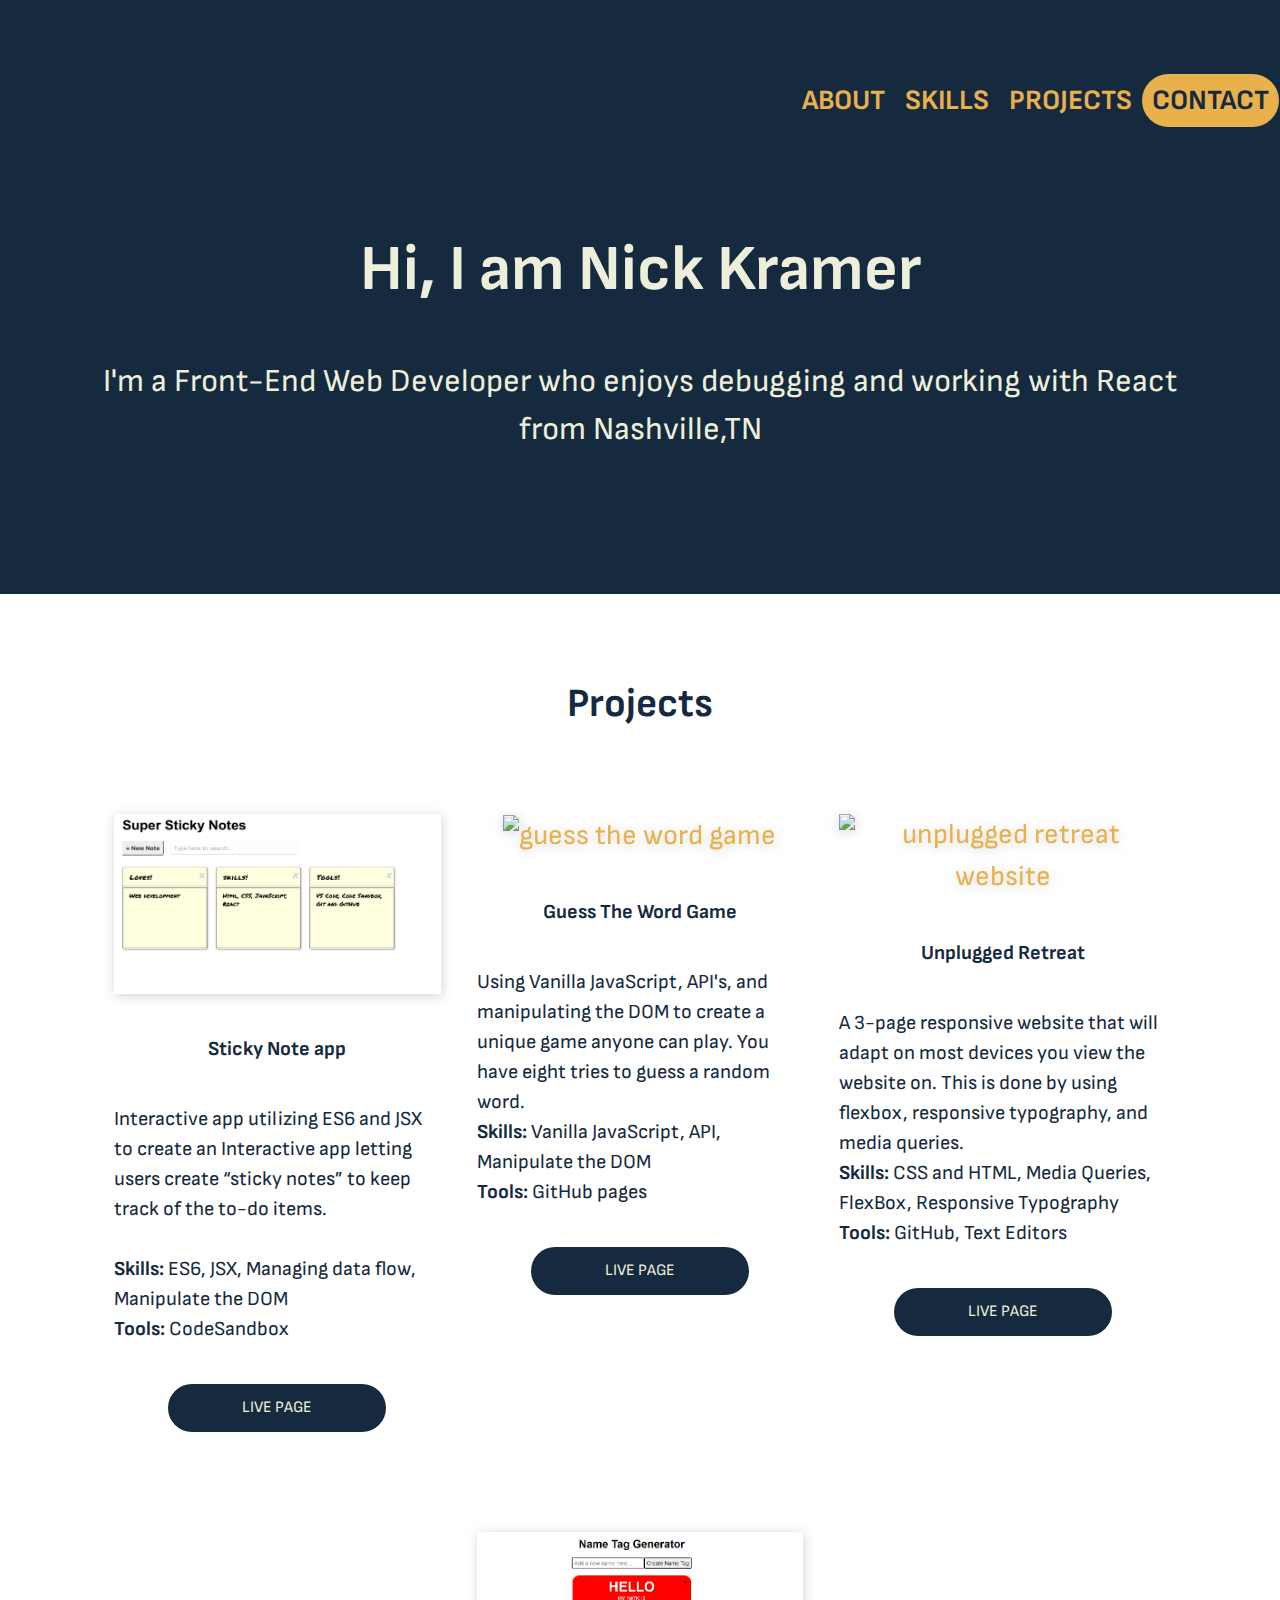
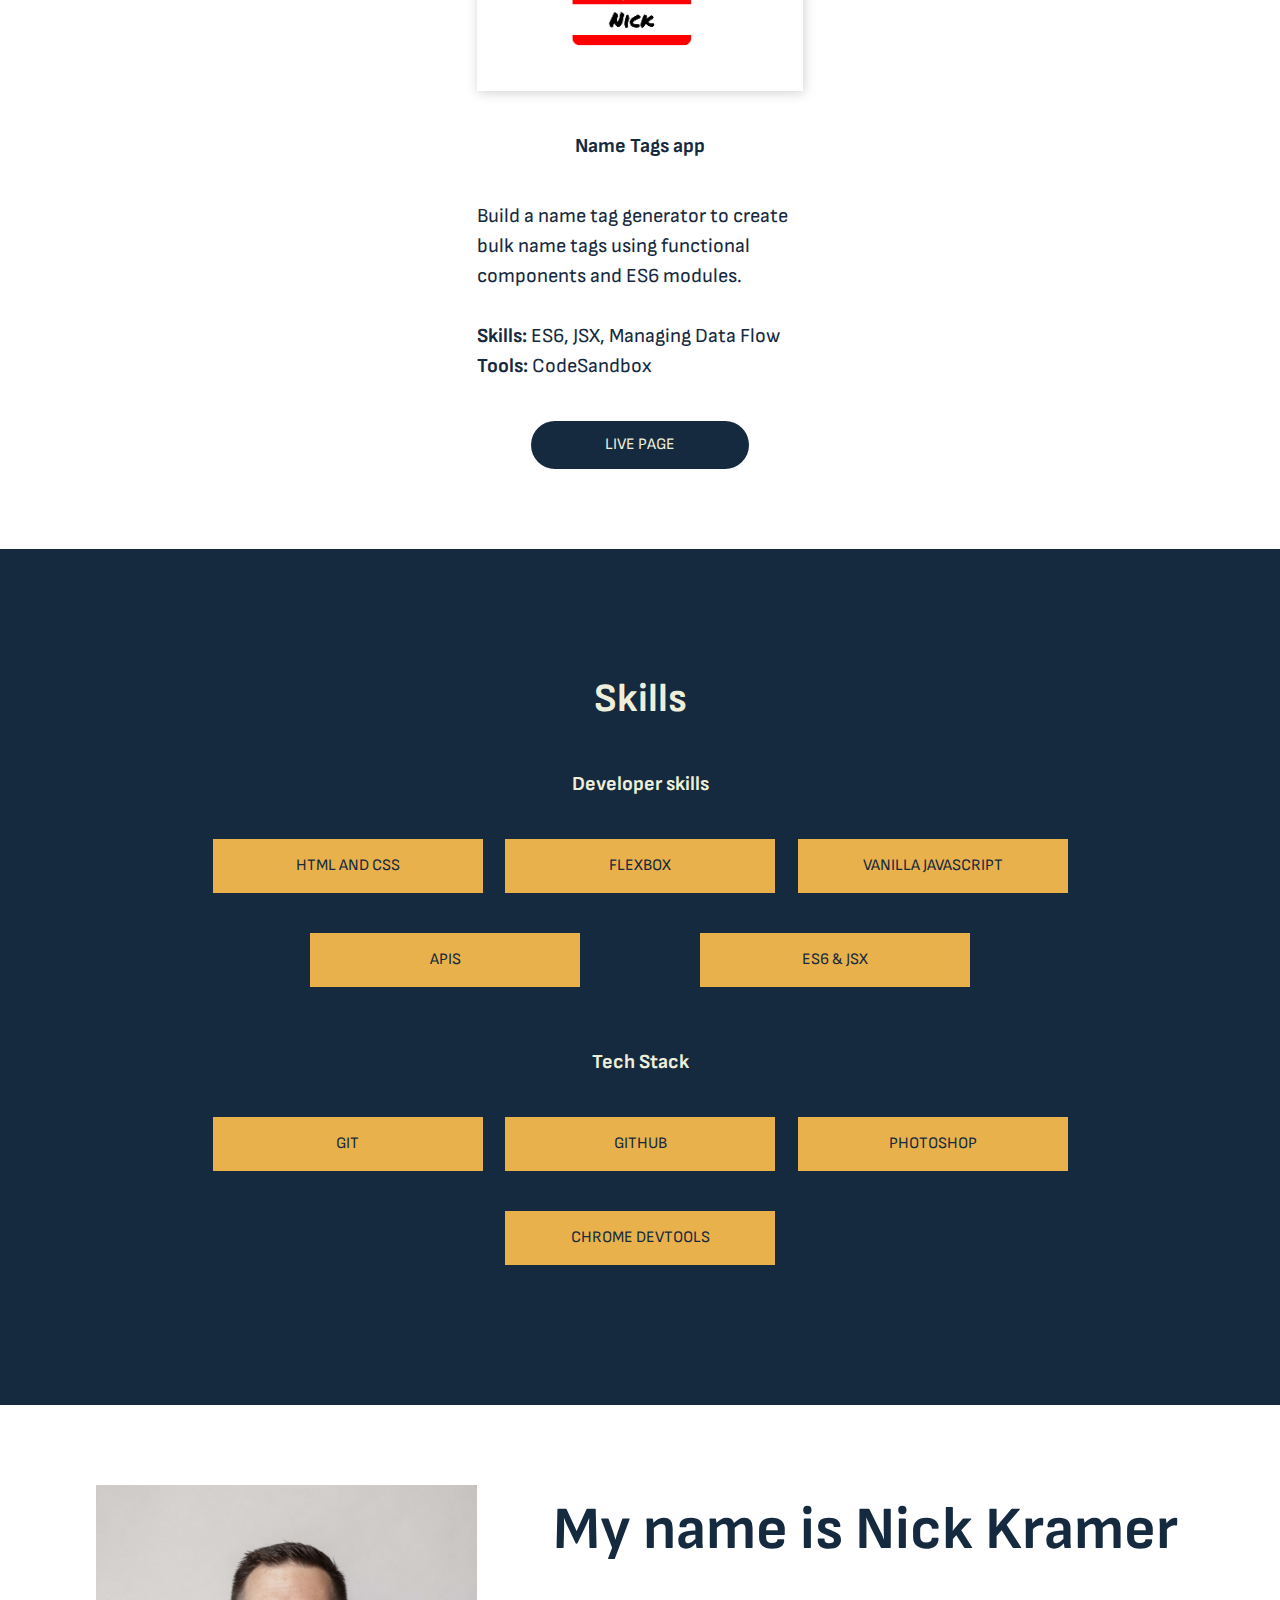
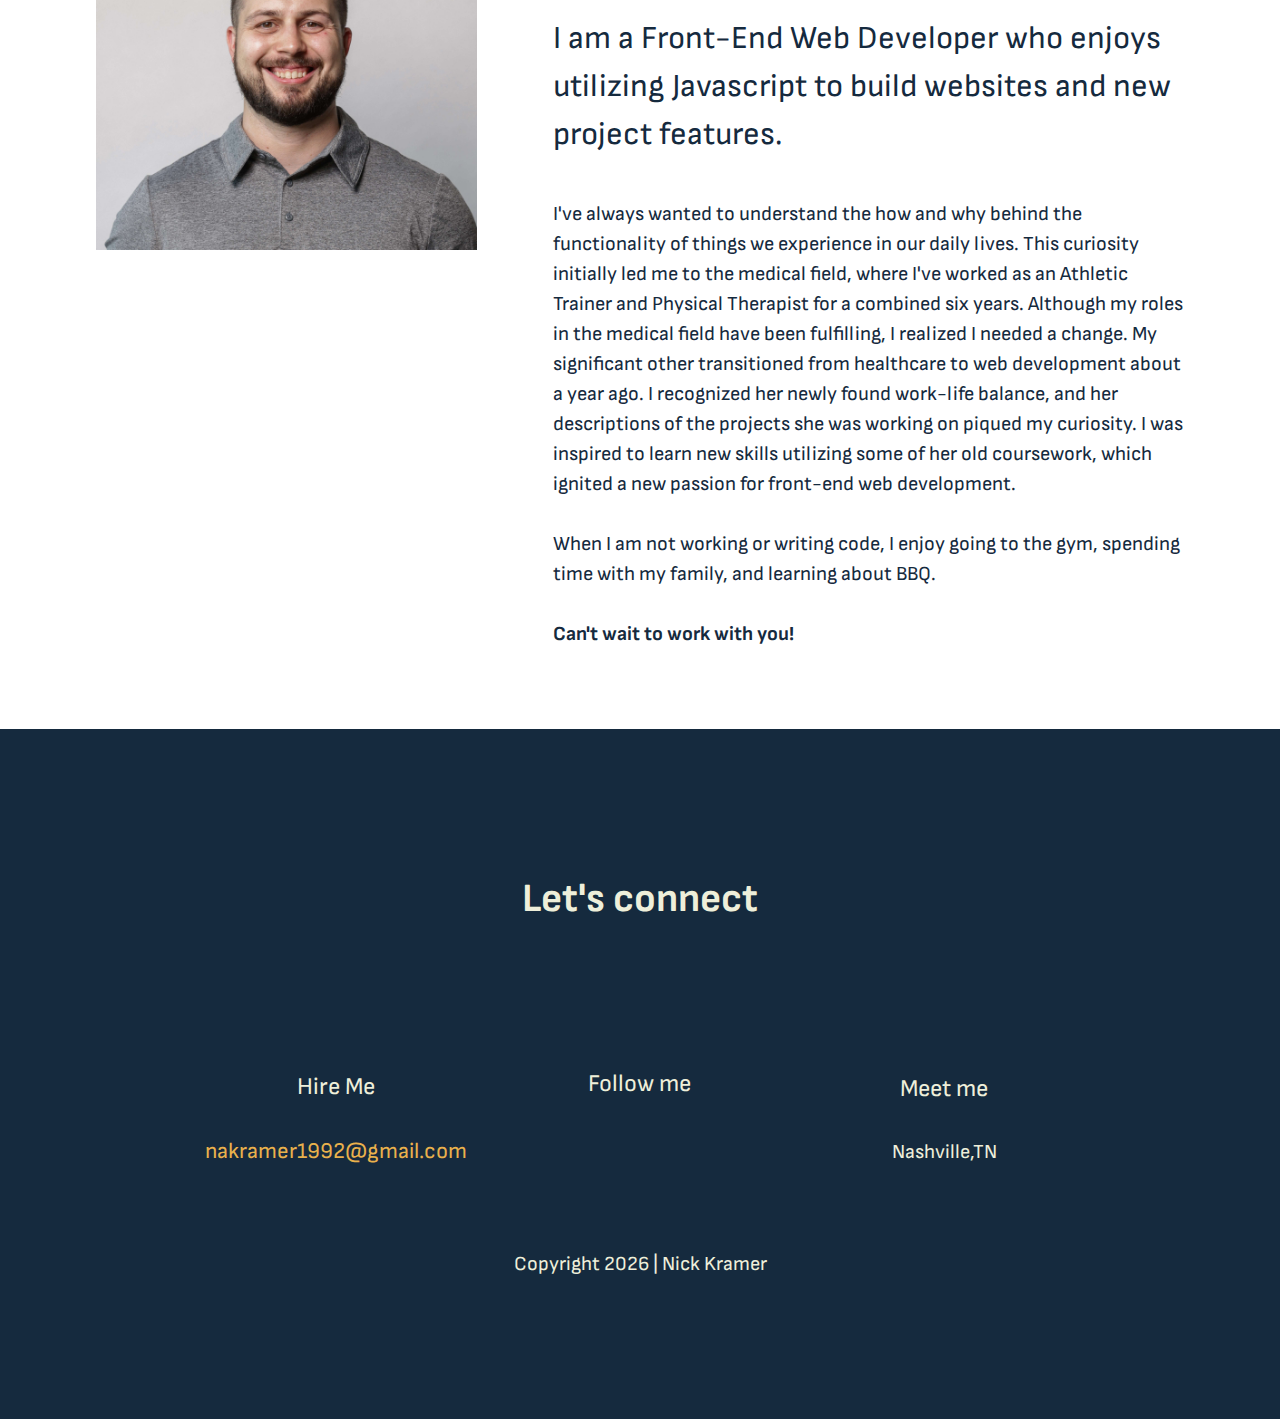
==== index.html @ c3c6fc17 "updated about info and improved spacing for projects" ====
<!DOCTYPE html>
<html class="no-js" lang="en">
  <head>
    <meta charset="utf-8" />
    <title>N.Kramer Portfolio</title>
    <meta name="description" content="" />
    <meta name="viewport" content="width=device-width, initial-scale=1" />

    <meta property="og:title" content="" />
    <meta property="og:type" content="" />
    <meta property="og:url" content="" />
    <meta property="og:image" content="" />

    <link rel="manifest" href="site.webmanifest" />
    <link rel="apple-touch-icon" href="icon.png" />
    <!-- Place favicon.ico in the root directory -->
    <link
      rel="stylesheet"
      href="https://use.fontawesome.com/releases/v5.5.0/css/all.css"
      integrity="sha384-B4dIYHKNBt8Bc12p+WXckhzcICo0wtJAoU8YZTY5qE0Id1GSseTk6S+L3BlXeVIU"
      crossorigin="anonymous"
    />
    <link rel="preconnect" href="https://fonts.googleapis.com" />
    <link rel="preconnect" href="https://fonts.gstatic.com" crossorigin />
    <link
      href="https://fonts.googleapis.com/css2?family=Sofia+Sans&display=swap"
      rel="stylesheet"
    />
    <link rel="stylesheet" href="css/normalize.css" />
    <link rel="stylesheet" href="css/main.css" />

    <meta name="theme-color" content="#fafafa" />
  </head>

  <body>
    <header>
      <div class="content-wrapper">
        <nav>
          <ul>
            <li><a href="#about"> About</a></li>
            <li><a href="#skills">Skills</a></li>
            <li><a href="#work"> Projects</a></li>
            <li><a href="#contact" id="contact-link"> Contact</a></li>
          </ul>
        </nav>
        <div class="home-title"></div>
        <h1>Hi, I am Nick Kramer</h1>

        <h2>
          I'm a Front-End Web Developer who enjoys debugging and working with
          React from Nashville,TN
        </h2>
      </div>
    </header>

    <main>
      <article class="portfolio">
        <section id="work">
          <div class="content-wrapper">
            <h3 class="portfolio-header">Projects</h3>
            <div class="portfolio-wrapper">
              <div class="home-portfolio-piece">
                <figure>
                  <a href="https://tx3620.csb.app/" target="_blank">
                    <img src="img/sticky-note.png" alt="sticky note project" />
                  </a>
                </figure>
                <h4>Sticky Note app</h4>
                <div class="project-text">
                  <p class="project description">
                    Interactive app utilizing ES6 and JSX to create an
                    Interactive app letting users create “sticky notes” to keep
                    track of the to-do items.
                    <br />
                    <br />
                  </p>
                  <p>
                    <span> Skills:</span> ES6, JSX, Managing data flow,
                    Manipulate the DOM
                  </p>
                  <p><span> Tools:</span> CodeSandbox</p>
                </div>
                <a
                  class="project-link"
                  href="https://tx3620.csb.app/"
                  target="_blank"
                >
                  live page</a
                >
              </div>
              <div class="home-portfolio-piece">
                <figure>
                  <a
                    href="https://kramedog3223.github.io/guess-the-word/"
                    target="_blank"
                  >
                    <img
                      src="img/guess-the-word-game.png"
                      alt="guess the word game"
                    />
                  </a>
                </figure>
                <h4>Guess The Word Game</h4>
                <div class="project-text">
                  <p class="project description">
                    Using Vanilla JavaScript, API's, and manipulating the DOM to
                    create a unique game anyone can play. You have eight tries
                    to guess a random word.
                  </p>
                  <p>
                    <span> Skills:</span> Vanilla JavaScript, API, Manipulate
                    the DOM
                  </p>
                  <p><span> Tools:</span> GitHub pages</p>
                </div>
                <a
                  class="project-link"
                  href="https://kramedog3223.github.io/guess-the-word/"
                  target="_blank"
                >
                  live page</a
                >
              </div>

              <div class="home-portfolio-piece">
                <figure>
                  <a
                    href="https://kramedog3223.github.io/unplugged-retreat/"
                    target="_blank"
                  >
                    <img
                      src="img/unplugged.png"
                      alt="unplugged retreat website"
                    />
                  </a>
                </figure>

                <h4>Unplugged Retreat</h4>
                <div class="project-text">
                  <p class="project description">
                    A 3-page responsive website that will adapt on most devices
                    you view the website on. This is done by using flexbox,
                    responsive typography, and media queries.
                  </p>
                  <p>
                    <span> Skills:</span> CSS and HTML, Media Queries, FlexBox,
                    Responsive Typography
                  </p>
                  <p><span> Tools:</span> GitHub, Text Editors</p>
                </div>
                <a
                  class="project-link"
                  href="https://kramedog3223.github.io/unplugged-retreat/"
                  target="_blank"
                >
                  live page</a
                >
              </div>

              <div class="home-portfolio-piece">
                <figure>
                  <a href="https://mwwy1t.csb.app/" target="_blank">
                    <img src="img/name-tag.png" alt="sticky-note" />
                  </a>
                </figure>
                <h4>Name Tags app</h4>
                <div class="project-text">
                  <p class="project description">
                    Build a name tag generator to create bulk name tags using
                    functional components and ES6 modules.
                    <br />
                    <br />
                  </p>
                  <p><span> Skills:</span> ES6, JSX, Managing Data Flow</p>
                  <p><span> Tools:</span> CodeSandbox</p>
                </div>
                <a
                  class="project-link"
                  href="https://mwwy1t.csb.app/"
                  target="_blank"
                >
                  live page</a
                >
              </div>
            </div>
          </div>
        </section>

        <section id="skills">
          <div class="content-wrapper">
            <h3 class="skills-header">Skills</h3>
            <h4>Developer skills</h4>
            <div class="language-wrapper">
              <p class="skill">HTML and CSS</p>
              <p class="skill">Flexbox</p>
              <p class="skill">Vanilla JavaScript</p>
              <p class="skill">APIs</p>
              <p class="skill">ES6 & JSX</p>
            </div>
            <h4>Tech Stack</h4>
            <div class="tool-wrapper">
              <p class="tool">Git</p>
              <p class="tool">GitHub</p>
              <p class="tool">Photoshop</p>
              <p class="tool">Chrome Devtools</p>
            </div>
          </div>
        </section>
      </article>

      <section id="about">
        <div class="content-wrapper">
          <div class="about-content-wrapper">
            <figure>
              <img src="img/Professional-head-shot-2.JPG" alt="profile-image" />
            </figure>
            <div class="about-info">
              <h3>My name is Nick Kramer</h3>
              <h4>
                I am a Front-End Web Developer who enjoys utilizing Javascript
                to build websites and new project features.
              </h4>
              <p class="about-text">
                I've always wanted to understand the how and why behind the
                functionality of things we experience in our daily lives. This
                curiosity initially led me to the medical field, where I've
                worked as an Athletic Trainer and Physical Therapist for a
                combined six years. Although my roles in the medical field have
                been fulfilling, I realized I needed a change. My significant
                other transitioned from healthcare to web development about a
                year ago. I recognized her newly found work-life balance, and
                her descriptions of the projects she was working on piqued my
                curiosity. I was inspired to learn new skills utilizing some of
                her old coursework, which ignited a new passion for front-end
                web development.
                <br />
                <br />
                When I am not working or writing code, I enjoy going to the gym,
                spending time with my family, and learning about BBQ.
              </p>
              <p><span>Can't wait to work with you!</span></p>
            </div>
          </div>
        </div>
      </section>
    </main>

    <footer id="contact">
      <div class="content-wrapper">
        <h3>Let's connect</h3>
        <div class="content-wrapper">
          <div class="contact-info">
            <h5 class="contact-title">Hire Me</h5>

            <p class="email">
              <a href="mailto:nakramer1992@gmail.com">
                nakramer1992@gmail.com
              </a>
            </p>
          </div>
          <div class="follow-section">
            <h5 class="contact-title">Follow me</h5>
            <ul class="social-icons">
              <li>
                <a
                  href="https://www.linkedin.com/in/nick-kramer-pt-dpt-atc-4a136720a/"
                  target="_blank"
                  ><i class="fab fa-linkedin-in"></i
                ></a>
              </li>
              <li>
                <a href="https://github.com/kramedog3223" target="_blank">
                  <i class="fab fa-github"></i
                ></a>
              </li>
            </ul>
          </div>
          <div class="contact-meet">
            <h5 class="contact-title">Meet me</h5>
            <p>Nashville,TN</p>
          </div>
        </div>
        <p class="copyright">
          Copyright
          <script>
            document.write(new Date().getFullYear());
          </script>
          | Nick Kramer
        </p>
      </div>
    </footer>

    <!-- Add your site or application content here -->
    <script src="js/vendor/modernizr-3.11.2.min.js"></script>
    <script src="js/plugins.js"></script>
    <script src="js/main.js"></script>

    <!-- Google Analytics: change UA-XXXXX-Y to be your site's ID. -->
    <script>
      window.ga = function () {
        ga.q.push(arguments);
      };
      ga.q = [];
      ga.l = +new Date();
      ga("create", "UA-XXXXX-Y", "auto");
      ga("set", "anonymizeIp", true);
      ga("set", "transport", "beacon");
      ga("send", "pageview");
    </script>
    <script src="https://www.google-analytics.com/analytics.js" async></script>
  </body>
</html>
---- css/main.css ----
/*! HTML5 Boilerplate v8.0.0 | MIT License | https://html5boilerplate.com/ */

/* main.css 2.1.0 | MIT License | https://github.com/h5bp/main.css#readme */
/*
 * What follows is the result of much research on cross-browser styling.
 * Credit left inline and big thanks to Nicolas Gallagher, Jonathan Neal,
 * Kroc Camen, and the H5BP dev community and team.
 */

/* ==========================================================================
   Base styles: opinionated defaults
   ========================================================================== */

html {
  color: black;
  font-size: 1em;
  line-height: 1.4;
}

/*
 * Remove text-shadow in selection highlight:
 * https://twitter.com/miketaylr/status/12228805301
 *
 * Vendor-prefixed and regular ::selection selectors cannot be combined:
 * https://stackoverflow.com/a/16982510/7133471
 *
 * Customize the background color to match your design.
 */

::-moz-selection {
  background: #b3d4fc;
  text-shadow: none;
}

::selection {
  background: #b3d4fc;
  text-shadow: none;
}

/*
 * A better looking default horizontal rule
 */

hr {
  display: block;
  height: 1px;
  border: 0;
  border-top: 1px solid #ccc;
  margin: 1em 0;
  padding: 0;
}

/*
 * Remove the gap between audio, canvas, iframes,
 * images, videos and the bottom of their containers:
 * https://github.com/h5bp/html5-boilerplate/issues/440
 */

audio,
canvas,
iframe,
img,
svg,
video {
  vertical-align: middle;
}

/*
 * Remove default fieldset styles.
 */

fieldset {
  border: 0;
  margin: 0;
  padding: 0;
}

/*
 * Allow only vertical resizing of textareas.
 */

textarea {
  resize: vertical;
}

/* ==========================================================================
   Author's custom styles
   ========================================================================== */
/* general style */

html {
  font-size: 16px;
}

body {
  font-size: 1em;
  font-family: "Sofia Sans", sans-serif;
  background-color: white;
  color: #eeefda;
  text-align: center;
}

ul,
ol {
  list-style-type: none;
  margin: 0;
  padding: 0;
}

a {
  color: #e9b14c;
  font-size: 1.75em;
  line-height: 1.5;
  width: 30%;
  text-decoration: none;
}

h1 {
  font-size: 1.75em;
  line-height: 1.5;
  width: 100%;
}

h2 {
  font-size: 1.25em;
  line-height: 1.5;
  width: 100%;
  font-weight: 400;
}

h3 {
  font-size: 1.75em;
}

h4 {
  font-size: 1.25em;
}
h5 {
  font-size: 1.4em;
}

.project-link,
.language-wrapper p,
.tool-wrapper p {
  text-transform: uppercase;
  font-size: 1.125rem;
  color: #eeefda;
}

.about-info h4,
.contact-title {
  font-weight: 400;
}

h3,
h4,
h5,
h6 {
  line-height: 1.5;
  width: 100%;
}

p,
li {
  font-size: 1rem;
  line-height: 1.5;
}

span {
  font-weight: bold;
}

img {
  width: 100%;
}

figure {
  margin: 0;
}

address {
  font-style: normal;
}

/*structure styles*/

header,
#work,
#skills,
#about,
footer {
  display: flex;
  justify-content: center;
  align-items: center;
  flex-flow: row wrap;
}

.content-wrapper {
  width: 85%;
}

#work p,
#about p {
  width: 100%;
  text-align: left;
}

h1,
h2,
h3,
h4,
h5,
h6 {
  margin: 0;
}

p {
  margin: 0;
}

header {
  padding-top: 30px;
  padding-bottom: 60px;
}

nav {
  margin-bottom: 60px;
}

#work {
  padding-top: 60px;
}

#skills {
  padding-bottom: 80px;
}

#about {
  padding-top: 60px;
  padding-bottom: 60px;
}

footer {
  padding: 57px 0;
}

h2 {
  margin-top: 60px;
}

h3 {
  margin-bottom: 20px;
}

h4 {
  margin: 0 0 40px 0;
}

.project-description {
  margin: 0 0 30px 0;
}

.project-link {
  margin: 40px 0 60px 0;
}

#skills {
  padding-top: 80px;
}

figure {
  margin: 20px 0 40px 0;
}

.skills-header {
  margin-bottom: 20px;
}

.about-info h3 {
  margin: 40px 0 40px 0;
}

.about-text {
  margin: 0 0 30px 0;
}

#contact h3 {
  margin-bottom: 60px;
}

.contact-info {
  margin: 0 0 60px 0;
}

.contact-title {
  margin: 0 0 40px 0;
}
/*header styles*/

header {
  background-color: #152a3e;
}

header nav ul li {
  font-size: 0.6rem;
  margin-bottom: 20px;
  font-weight: bold;
  text-transform: uppercase;
}
nav #contact-link {
  color: #152a3e;
  background-color: #e9b14c;
  padding: 10px 10px;
  border-radius: 30px;
}

nav ul {
  display: flex;
  justify-content: space-between;
}

header h1 {
  width: 100%;
}

header h2 {
  width: 100%;
}

/* main */

/* portfoio */

#work {
  color: #152a3e;
}

#work,
#skills {
  width: 100%;
}

#work h3 {
  width: 100%;
}

.portfolio-wrapper {
  display: flex;
  justify-content: center;
  align-items: flex-start;
  flex-flow: row wrap;
}

.home-portfolio-piece {
  width: 100%;
  display: flex;
  justify-content: center;
  flex-direction: column;
  align-items: center;
}

.home-portfolio-piece h4 {
  font-weight: bold;
}

.home-portfolio-piece figure {
  width: 100%;
  filter: drop-shadow(1px 2px 6px lightgrey);
}

.project-link {
  background-color: #152a3e;
  padding: 0.75rem 3.75rem;
  border-radius: 30px;
}

.project-link:hover {
  background-color: #1b4973;
  color: #eeefda;
}

#skills {
  background-color: #152a3e;
}

#skills h4 {
  margin: 40px 0 40px 0;
  font-weight: bold;
}

.language-wrapper p,
.tool-wrapper p {
  padding: 15px 0;
  margin: 20px 0;
  background-color: #e9b14c;
  color: #152a3e;
}

.tool {
  width: 100%;
}

/* about */

#about {
  color: #152a3e;
  width: 100%;
}

#profile-image {
  width: 90%;
}

#about h3,
#about h4,
#about p {
  color: #152a3e;
}

/*footer*/

footer {
  background-color: #152a3e;
}

footer .content-wrapper {
  display: flex;
  flex-flow: column;
  justify-content: center;
  align-items: center;
}

footer .contact-info {
  width: 100%;
}

footer h5 {
  width: 100%;
}

footer .email {
  font-size: 0.8rem;
}

footer .follow-section {
  display: flex;
  flex-flow: row wrap;
  justify-content: center;
}

footer .social-icons {
  display: flex;
  justify-content: space-around;
}

footer ul {
  width: 100%;
}

footer .social-icons li {
  width: 40px;
  height: 40px;
  display: flex;
  justify-content: center;
  align-items: center;
}

footer .social-icons li i {
  font-size: 1.875rem;
  color: #e9b14c;
}

/* ==========================================================================
   Helper classes
   ========================================================================== */

/*
 * Hide visually and from screen readers
 */

.hidden,
[hidden] {
  display: none !important;
}

/*
 * Hide only visually, but have it available for screen readers:
 * https://snook.ca/archives/html_and_css/hiding-content-for-accessibility
 *
 * 1. For long content, line feeds are not interpreted as spaces and small width
 *    causes content to wrap 1 word per line:
 *    https://medium.com/@jessebeach/beware-smushed-off-screen-accessible-text-5952a4c2cbfe
 */

.sr-only {
  border: 0;
  clip: rect(0, 0, 0, 0);
  height: 1px;
  margin: -1px;
  overflow: hidden;
  padding: 0;
  position: absolute;
  white-space: nowrap;
  width: 1px;
  /* 1 */
}

/*
 * Extends the .sr-only class to allow the element
 * to be focusable when navigated to via the keyboard:
 * https://www.drupal.org/node/897638
 */

.sr-only.focusable:active,
.sr-only.focusable:focus {
  clip: auto;
  height: auto;
  margin: 0;
  overflow: visible;
  position: static;
  white-space: inherit;
  width: auto;
}

/*
 * Hide visually and from screen readers, but maintain layout
 */

.invisible {
  visibility: hidden;
}

/*
 * Clearfix: contain floats
 *
 * For modern browsers
 * 1. The space content is one way to avoid an Opera bug when the
 *    `contenteditable` attribute is included anywhere else in the document.
 *    Otherwise it causes space to appear at the top and bottom of elements
 *    that receive the `clearfix` class.
 * 2. The use of `table` rather than `block` is only necessary if using
 *    `:before` to contain the top-margins of child elements.
 */

.clearfix::before,
.clearfix::after {
  content: " ";
  display: table;
}

.clearfix::after {
  clear: both;
}

/* ==========================================================================
   EXAMPLE Media Queries for Responsive Design.
   These examples override the primary ('mobile first') styles.
   Modify as content requires.
   ========================================================================== */

@media only screen and (min-width: 768px) {
  /*Tablet styles here*/

  /* General styles */
  .content-wrapper {
    max-width: 640px;
  }

  /* font styles */
  h1 {
    font-size: 2.5rem;
  }

  h2 {
    font-size: 1.5rem;
  }

  h3 {
    font-size: 2rem;
  }

  h4 {
    font-size: 1.25rem;
  }

  h5 {
    font-size: 1.5rem;
  }

  header nav ul li {
    font-size: 1rem;
  }

  /* element margins */
  /* the list element have 20px of bottom margin already */
  header {
    padding-top: 60px;
    padding-bottom: 80px;
  }

  nav {
    margin: 0 0 80px 0;
  }

  /*#work */
  #work {
    padding-top: 80px;
  }

  #skills {
    padding-bottom: 80px;
  }

  footer {
    padding: 140px 0;
  }

  #about {
    padding: 80px 0;
  }

  footer {
    padding-bottom: 80px;
  }

  h2 {
    margin-top: 80px;
  }

  .portfolio-header {
    margin: 0 0 60px 0;
  }

  .project-description {
    margin: 0 0 30px 0;
  }

  .project-link {
    margin: 40px 0 60px 0;
  }

  #skills {
    padding-top: 80px;
  }

  .skills-header {
    margin-bottom: 40px;
  }

  #skills h4 {
    margin: 40px 0 20px 0;
  }

  .about-info h3 {
    margin: 80px 0;
  }

  .about-info h4 {
    margin: 0 0 60px 0;
  }

  .about-text {
    margin: 0 0 30px 0;
  }

  .contact-info {
    margin: 80px 0;
  }

  .contact-title {
    margin: 0 0 30px 0;
  }

  /* header */
  header .content-wrapper {
    display: flex;
    justify-content: center;
    flex-flow: row wrap;
  }

  header nav {
    /* keep if using hamburger menu */
    display: flex;
    justify-content: center;
    width: 100%;
    text-transform: uppercase;
  }

  header nav ul {
    /* keep if using hamburger menu */
    display: flex;
    justify-content: space-between;
    width: 80%;
  }

  .home-title {
    display: flex;
    flex-flow: row wrap;
    justify-content: center;
  }

  .home-title h2 {
    max-width: 80%;
  }

  /* portfolio */
  .portfolio-wrapper {
    justify-content: space-around;
  }

  .home-portfolio-piece {
    width: 45%;
    align-items: center;
  }

  .project-description {
    width: 95%;
  }

  .language-wrapper,
  .tool-wrapper {
    display: flex;
    justify-content: space-evenly;
    width: 100%;
    flex-flow: row wrap;
    text-transform: uppercase;
  }

  .skill,
  .tool {
    /*  width: auto; */
    width: 45%;
  }

  .language-wrapper p,
  .tool-wrapper p {
    padding: 15px 0;
  }

  /* about */
  .about-content-wrapper {
    display: flex;
    justify-content: center;
    flex-flow: row wrap;
  }

  #about figure {
    width: 60%;
  }

  .about-info h4 {
    text-align: left;
  }

  /* Footer */
  footer .content-wrapper {
    display: flex;
    flex-flow: row wrap;
    justify-content: center;
    align-items: center;
  }

  footer .contact-info,
  .contact-meet,
  .copyright {
    width: 33%;
  }

  footer ul {
    display: flex;
    justify-content: space-between;
    align-items: center;
    flex-direction: row;
    width: 100%;
  }

  footer .social-icons {
    width: 12.5em;
    justify-content: space-between;
  }

  footer .social-icons li i {
    font-size: 2rem;
  }

  footer .copyright {
    width: 100%;
  }
}

@media only screen and (min-width: 1024px) {
  .content-wrapper {
    max-width: 900px;
  }

  .about-info h3 {
    font-size: 3.5rem;
  }
}

@media only screen and (min-width: 1200px) {
  /*Desktop styles here*/
  .content-wrapper {
    max-width: 1450px;
  }

  /* font styles */
  h1 {
    font-size: 4rem;
  }

  h2 {
    font-size: 2rem;
  }

  h3 {
    font-size: 2.5rem;
  }

  h4 {
    font-size: 1.25rem;
  }

  h5 {
    font-size: 1.5rem;
  }

  .about-info h3 {
    font-size: 3.75rem;
    text-align: left;
  }

  .about-info h4 {
    font-size: 2rem;
  }

  p {
    font-size: 1.25rem;
  }

  .project-link,
  .language-wrapper p,
  .tool-wrapper p {
    font-size: 1rem;
  }

  /* element margins */
  /* the list element have 20px of bottom margin already */
  header {
    padding-top: 80px;
    padding-bottom: 140px;
  }

  nav {
    margin-bottom: 80px;
  }

  #work {
    padding-top: 80px;
  }

  #skills {
    padding-bottom: 120px;
  }

  #about {
    padding-top: 80px;
    padding-bottom: 80px;
  }

  footer {
    padding: 140px 0 140px 0;
  }

  h2 {
    margin: 40px 0 0 0;
  }

  .portfolio-header {
    margin: 0 0 60px 0;
  }

  .project-description {
    margin: 0 0 30px 0;
  }

  .project-link {
    margin: 40px 0 80px 0;
  }

  #skills {
    padding-top: 120px;
  }

  #skills .content-wrapper {
    max-width: 900px;
  }

  .skills-header {
    margin-bottom: 40px;
  }

  .about-info h3 {
    margin: 0;
  }

  .about-info h4 {
    margin: 40px 0;
  }

  .about-text {
    margin: 0 0 30px 0;
  }

  .contact-info {
    margin: 80px 0 80px 0;
  }

  .contact-title {
    margin: 0 0 30px 0;
  }

  .contact-meet {
    margin: 80px 0 80px 0;
  }

  /* header */
  header .content-wrapper {
    justify-content: flex-end;
  }

  header nav {
    justify-content: flex-end;
    width: 45%;
  }

  nav ul li a {
    padding: 10px 10px;
  }

  nav ul li a:hover,
  nav #contact-link:hover {
    background-color: #e0b76a;
    color: #453e4f;
    padding: 10px 10px;
    border-radius: 30px;
  }

  .home-title {
    max-width: 95%;
  }

  .home-title h2 {
    max-width: 70%;
  }

  /* portfolio */
  .home-portfolio-piece {
    width: 30%;
  }

  /* skills */
  .skill,
  .tool {
    width: 30%;
  }

  /* about */
  .about-content-wrapper {
    display: flex;
    justify-content: space-between;
  }

  #about figure {
    width: 35%;
    margin-top: 0;
  }

  .about-info {
    width: 58%;
  }

  /* contact */
  footer .content-wrapper {
    max-width: 90%;
    display: flex;
    align-items: center;
    justify-content: center;
  }

  footer .social-icons {
    width: 12.5em;
    justify-content: space-between;
  }
}

@media only screen and (min-width: 35em) {
  /* Style adjustments for viewports that meet the condition */
}

@media print,
  (-webkit-min-device-pixel-ratio: 1.25),
  (min-resolution: 1.25dppx),
  (min-resolution: 120dpi) {
  /* Style adjustments for high resolution devices */
}

/* ==========================================================================
   Print styles.
   Inlined to avoid the additional HTTP request:
   https://www.phpied.com/delay-loading-your-print-css/
   ========================================================================== */

@media print {
  *,
  *::before,
  *::after {
    background: #fff !important;
    color: #000 !important;
    /* Black prints faster */
    box-shadow: none !important;
    text-shadow: none !important;
  }

  a,
  a:visited {
    text-decoration: underline;
  }

  a[href]::after {
    content: " (" attr(href) ")";
  }

  abbr[title]::after {
    content: " (" attr(title) ")";
  }

  /*
   * Don't show links that are fragment identifiers,
   * or use the `javascript:` pseudo protocol
   */
  a[href^="#"]::after,
  a[href^="javascript:"]::after {
    content: "";
  }

  pre {
    white-space: pre-wrap !important;
  }

  pre,
  blockquote {
    border: 1px solid #999;
    page-break-inside: avoid;
  }

  /*
   * Printing Tables:
   * https://web.archive.org/web/20180815150934/http://css-discuss.incutio.com/wiki/Printing_Tables
   */
  thead {
    display: table-header-group;
  }

  tr,
  img {
    page-break-inside: avoid;
  }

  p,
  h2,
  h3 {
    orphans: 3;
    widows: 3;
  }

  h2,
  h3 {
    page-break-after: avoid;
  }
}
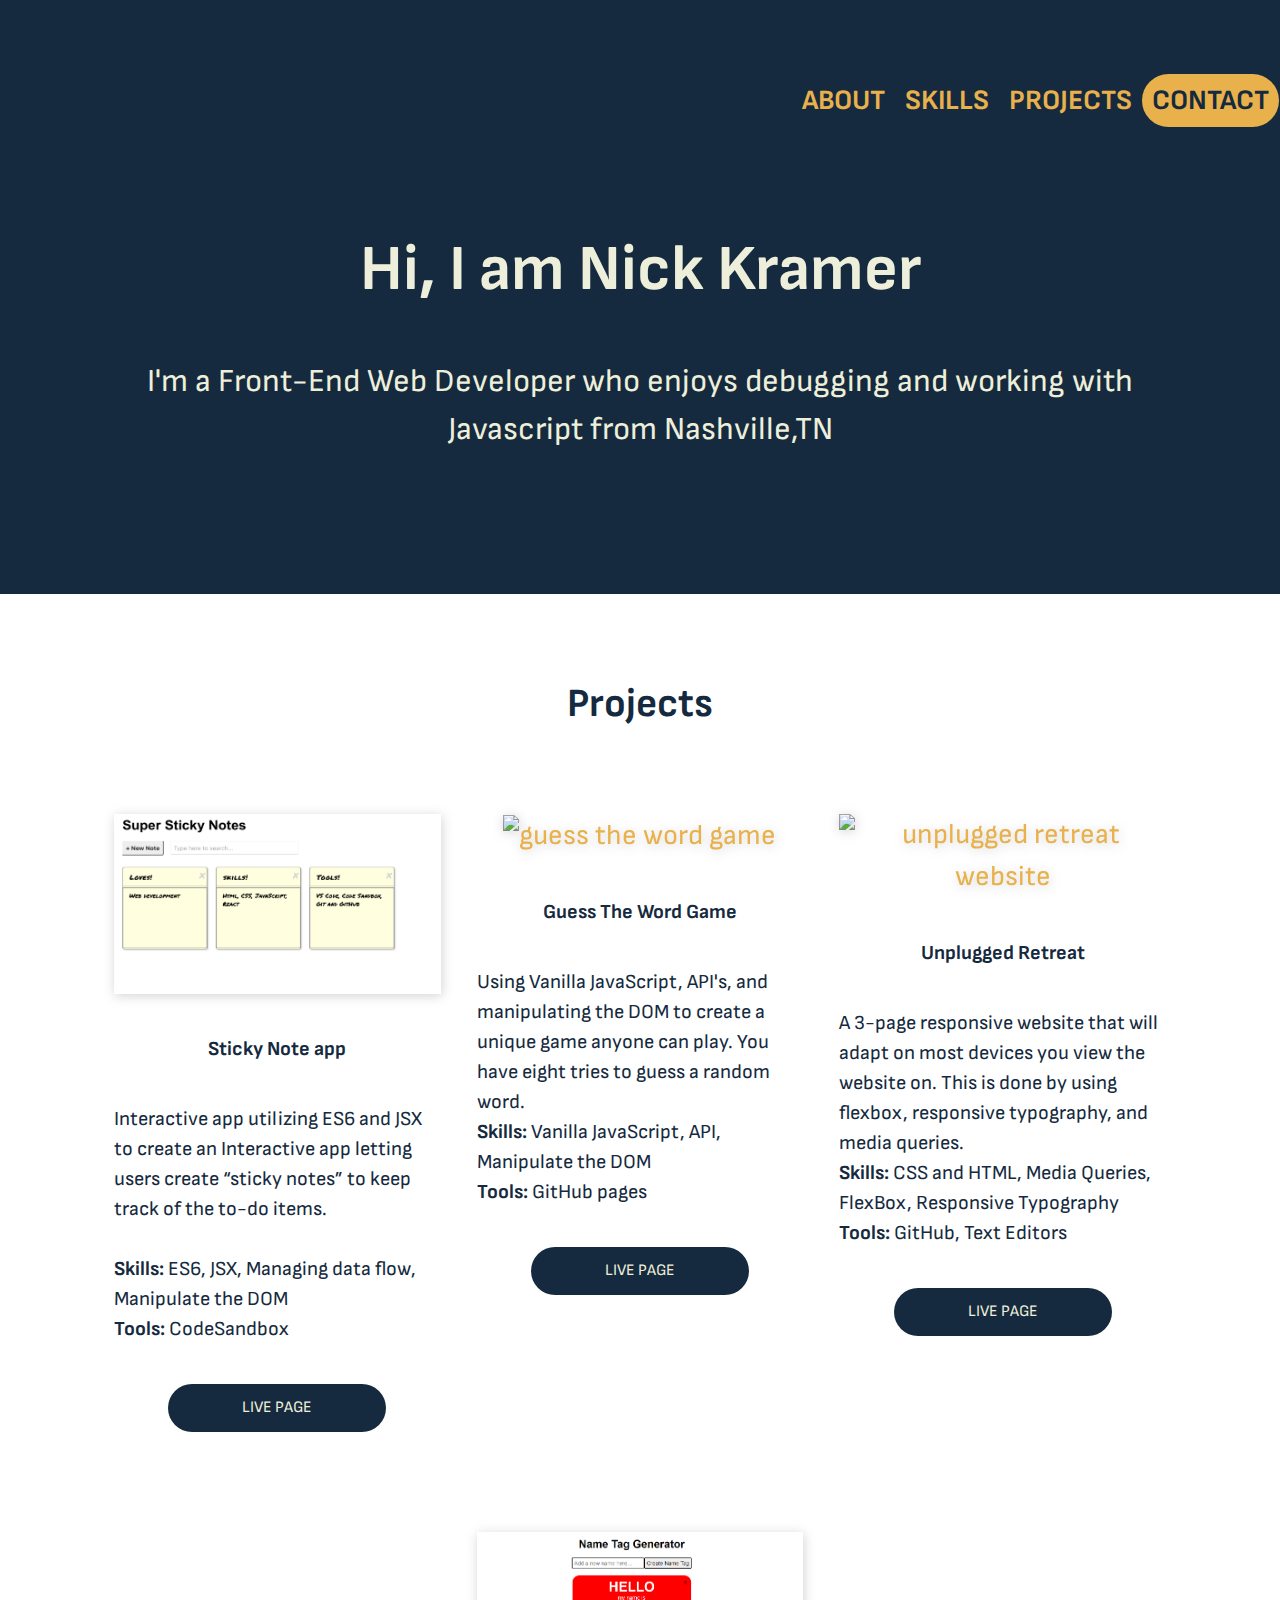
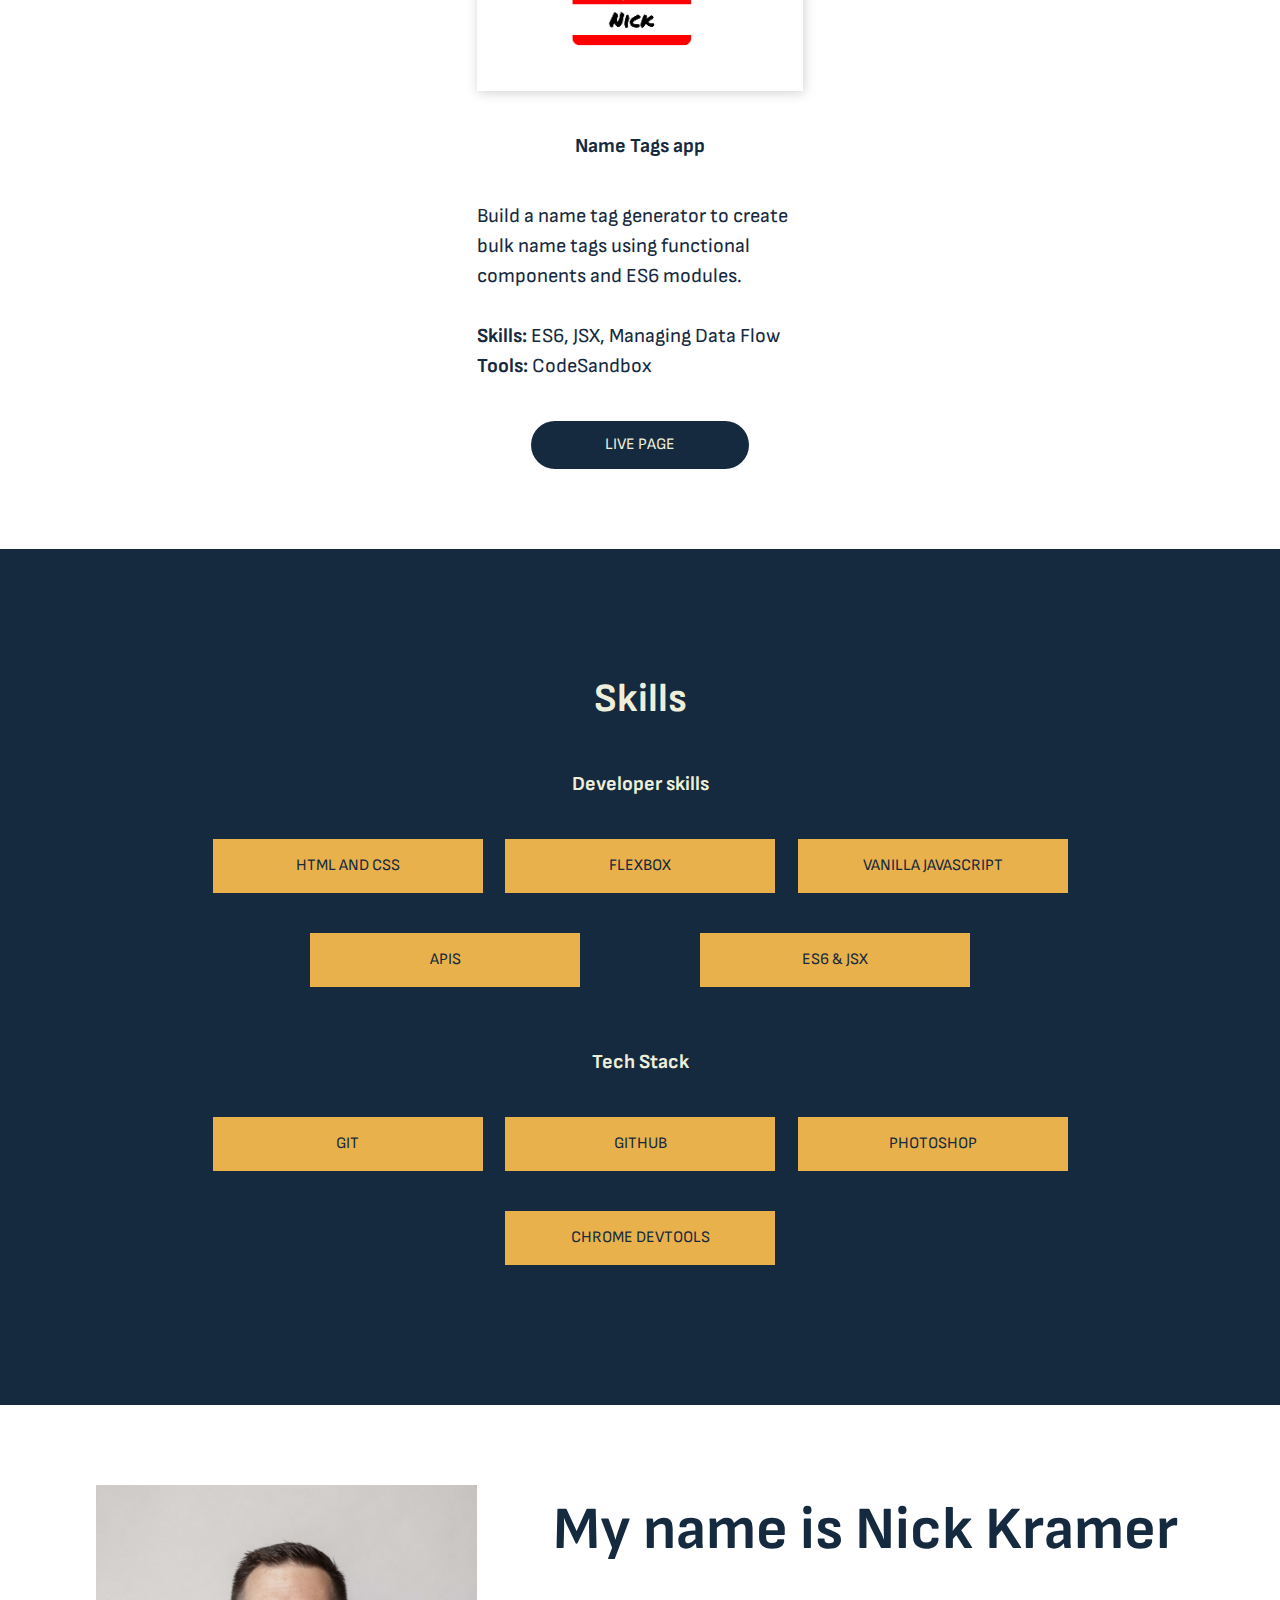
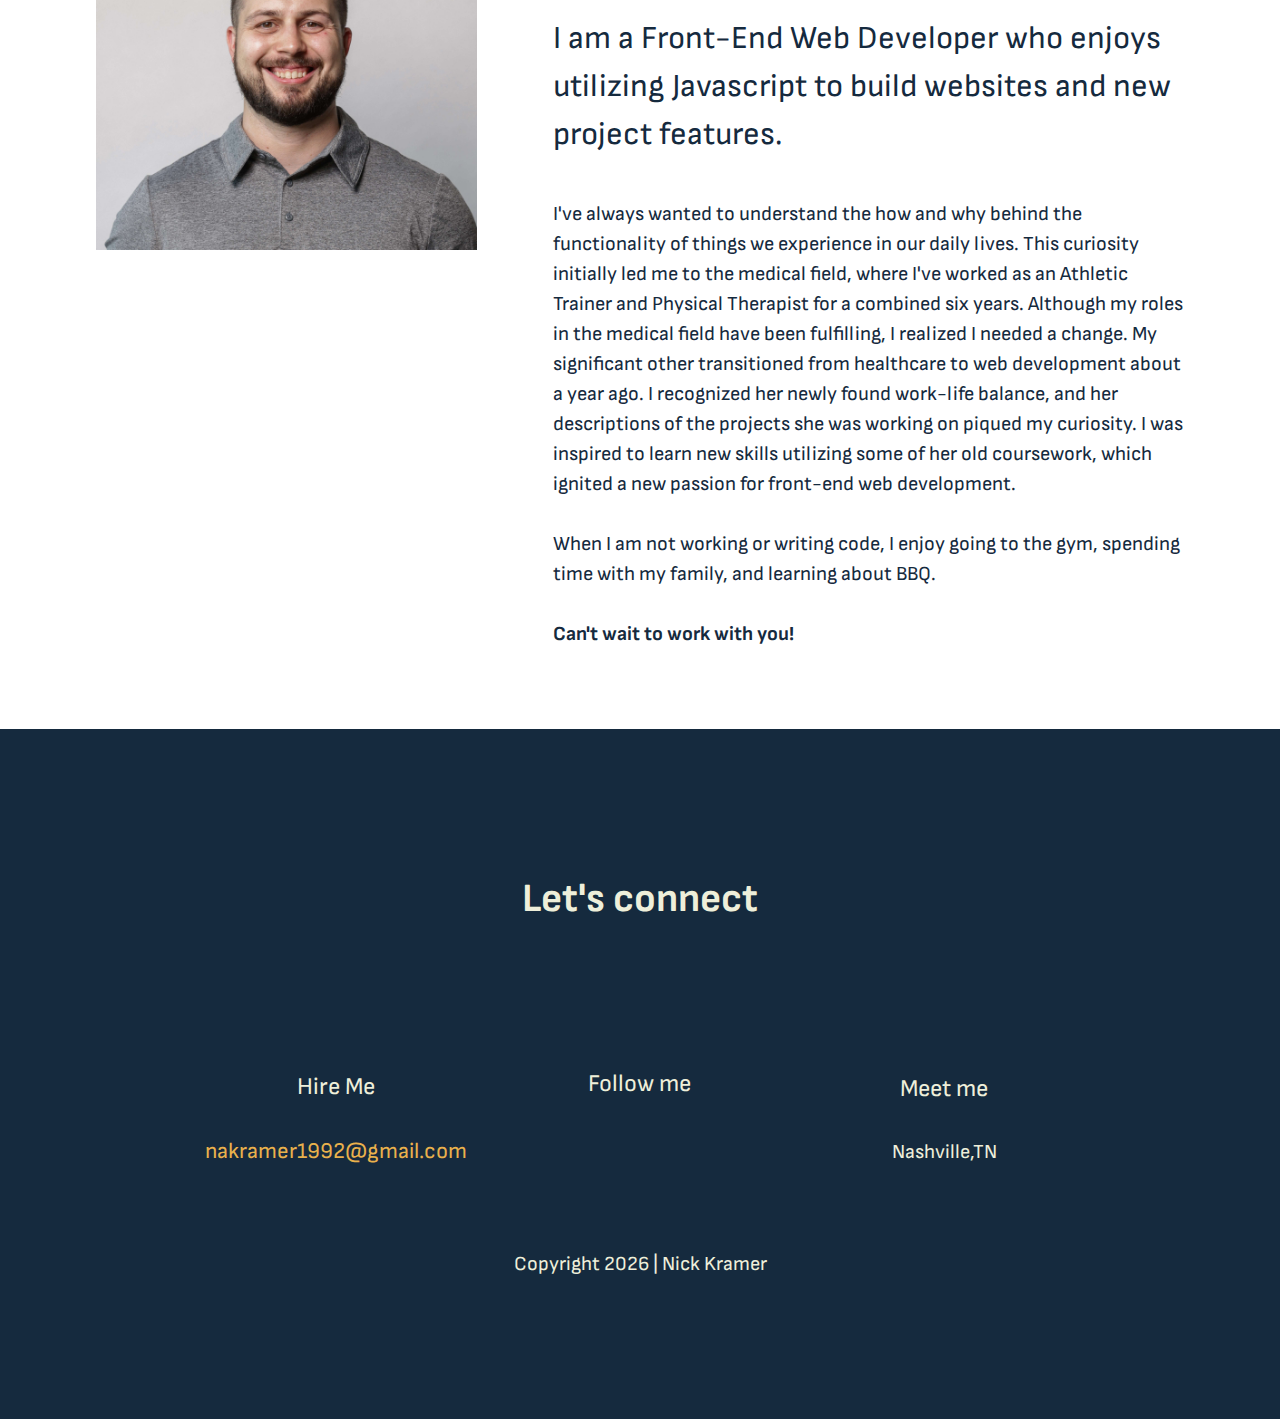
==== commit cb894c41: "updated text on header" ====
--- a/index.html
+++ b/index.html
@@ -48,7 +48,7 @@
 
         <h2>
           I'm a Front-End Web Developer who enjoys debugging and working with
-          React from Nashville,TN
+          Javascript from Nashville,TN
         </h2>
       </div>
     </header>
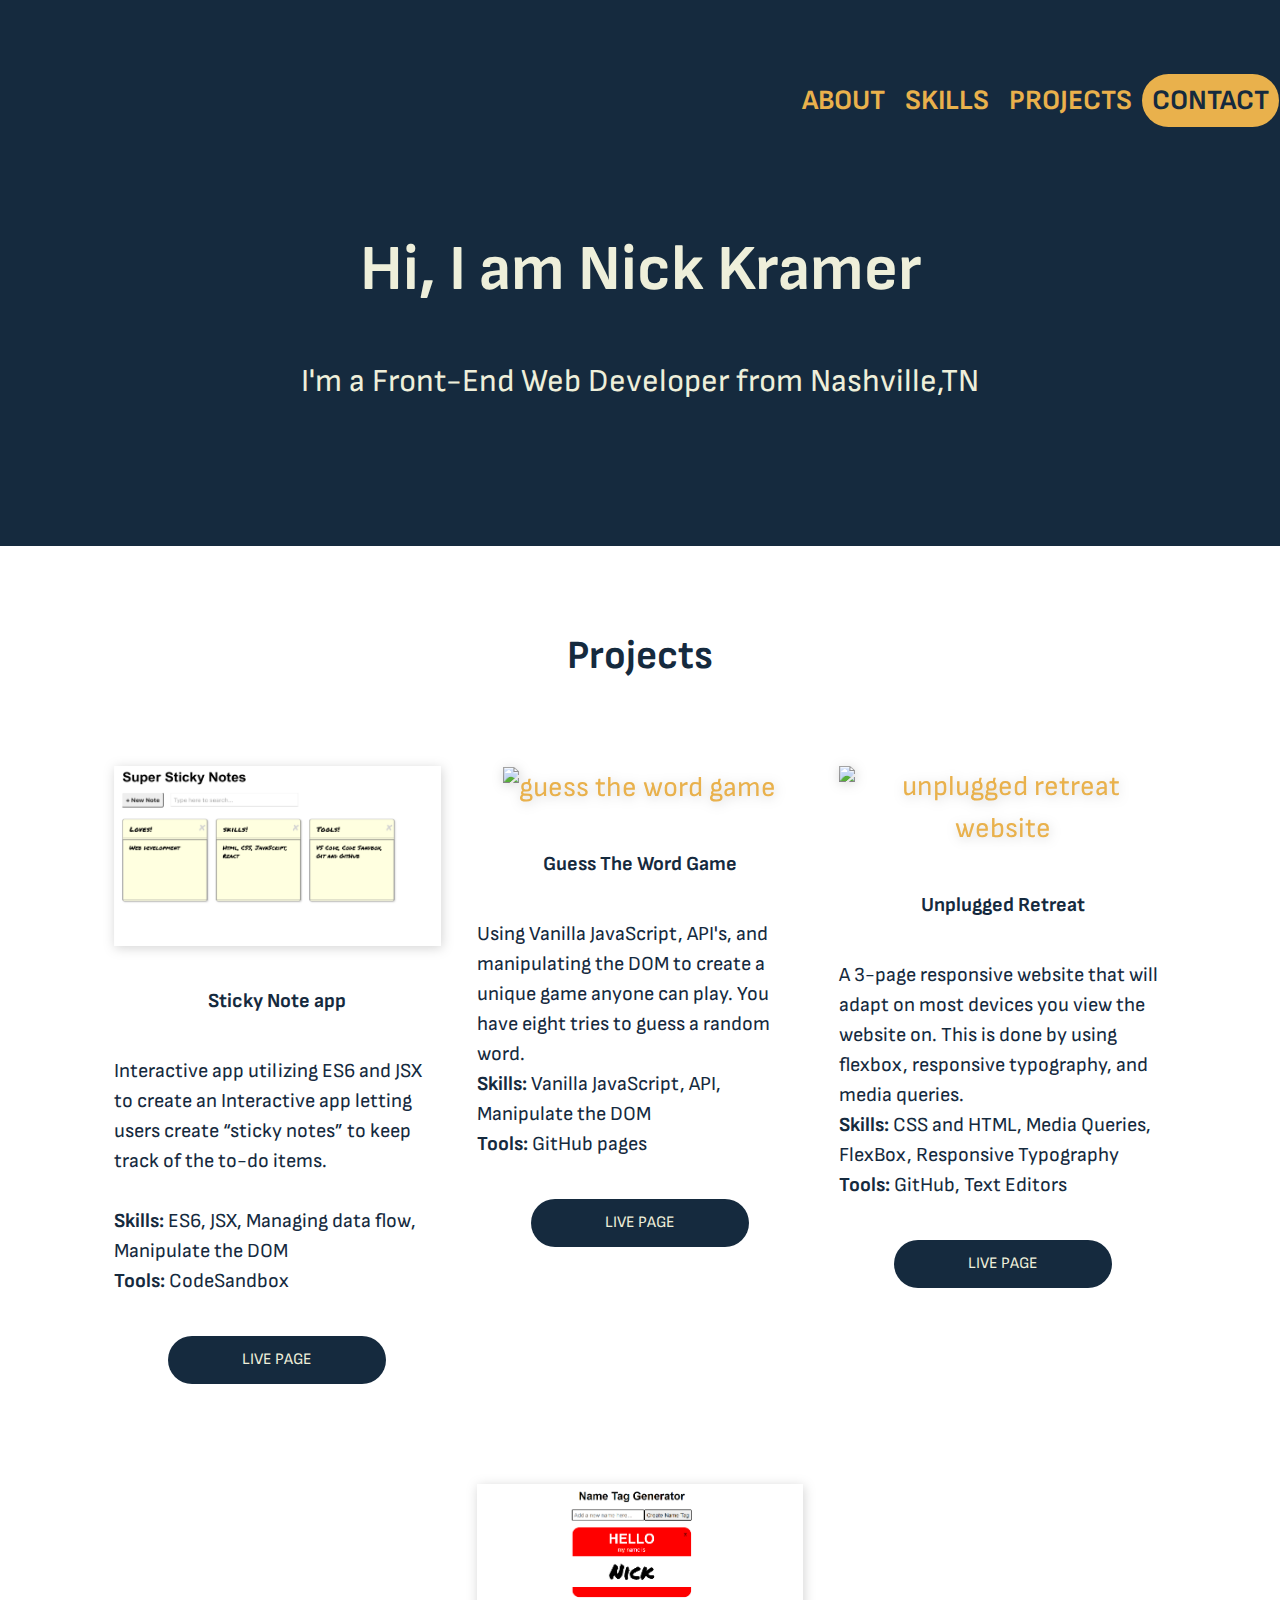
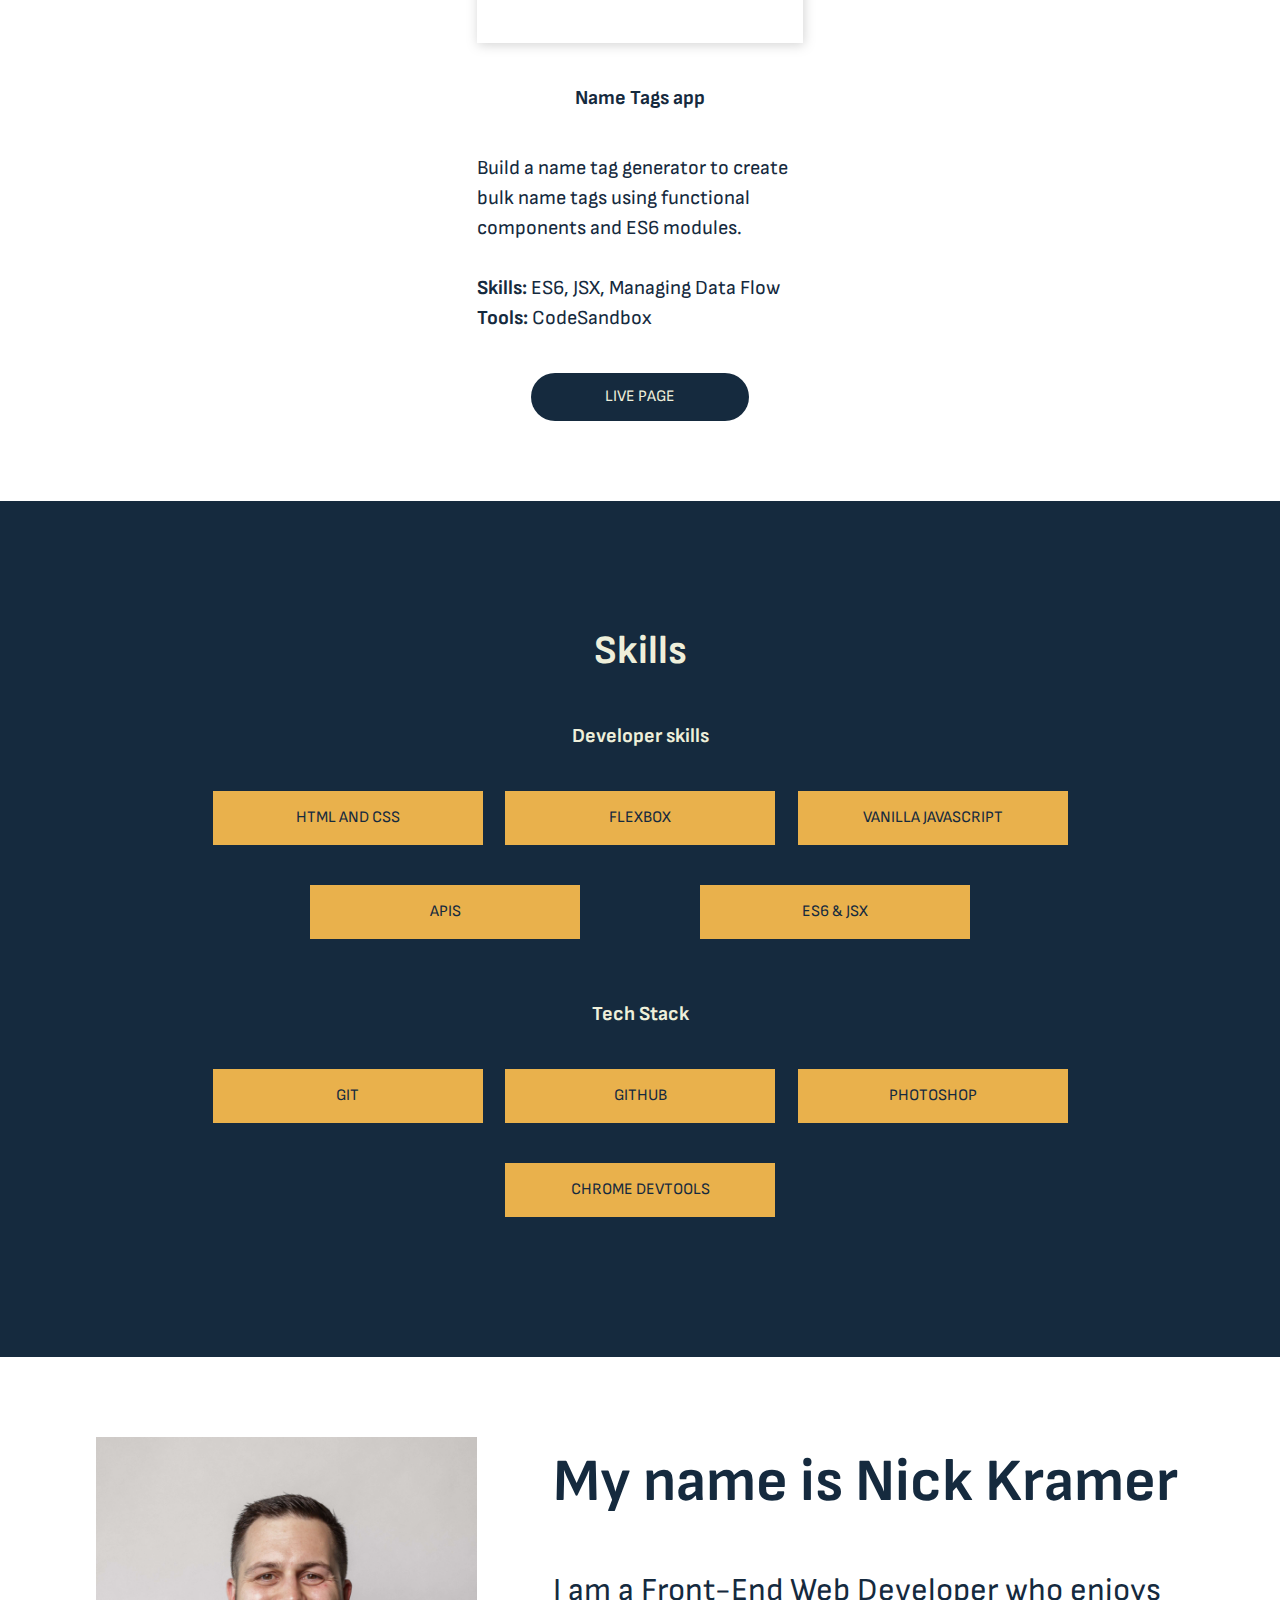
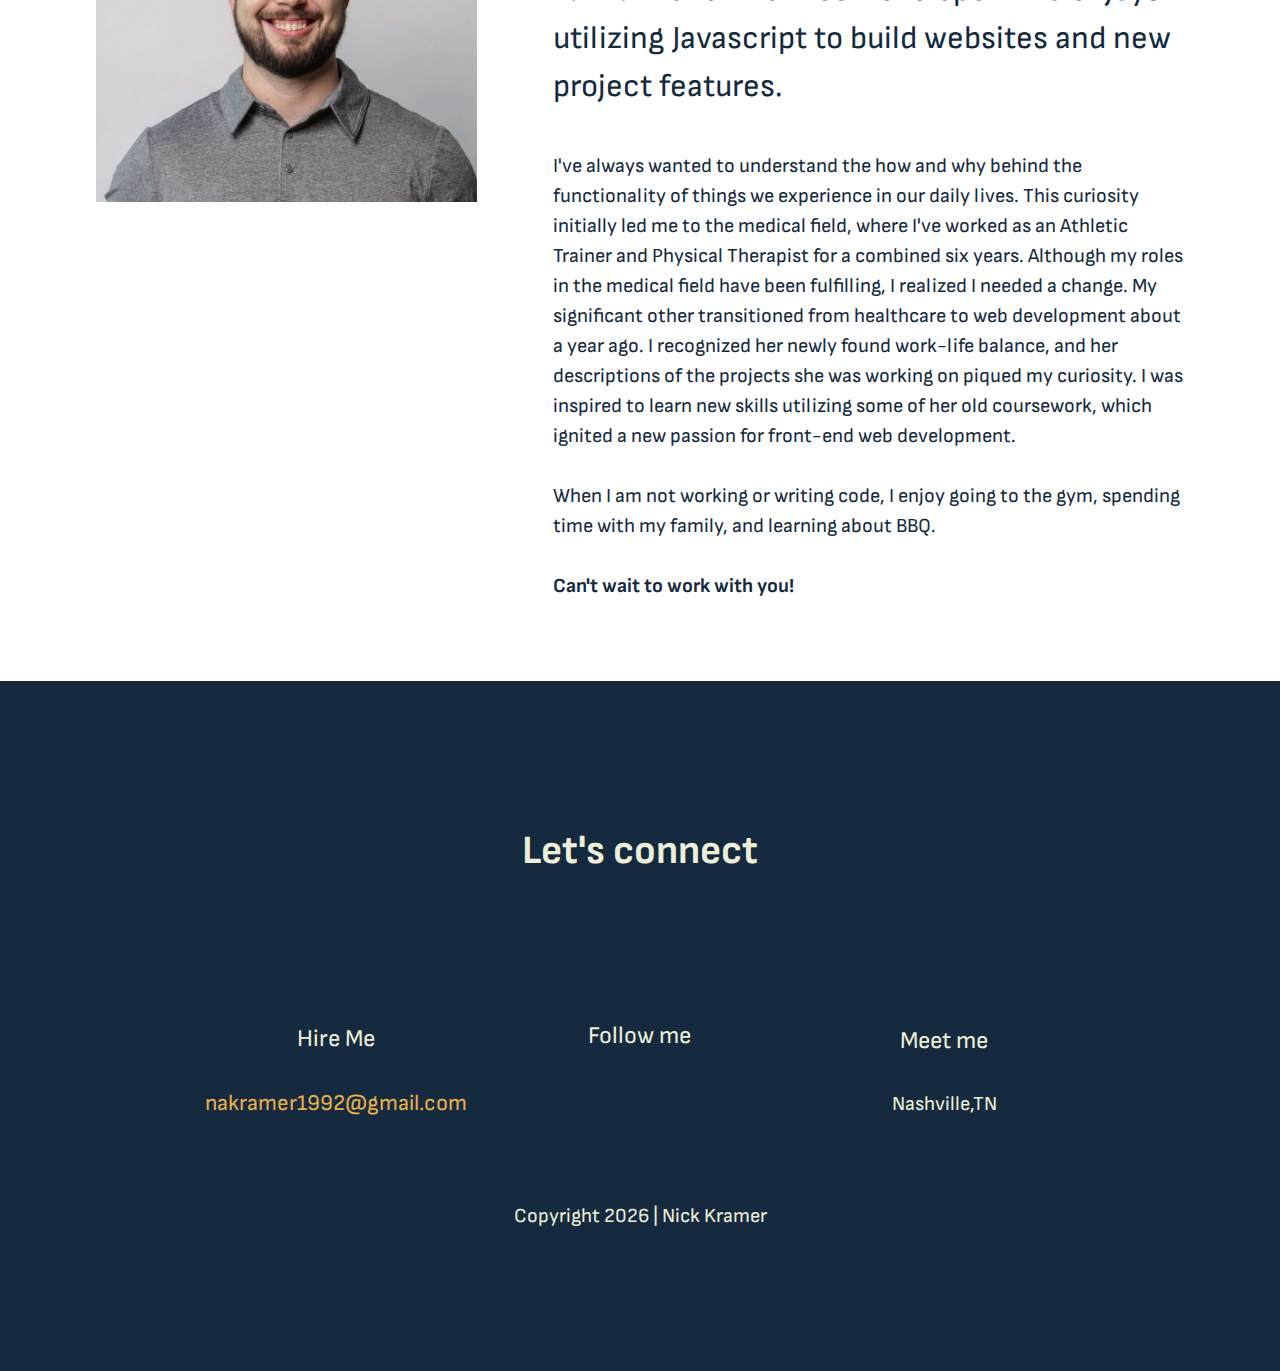
==== commit f39bf615: "updated h2 in home title" ====
--- a/index.html
+++ b/index.html
@@ -46,10 +46,7 @@
         <div class="home-title"></div>
         <h1>Hi, I am Nick Kramer</h1>
 
-        <h2>
-          I'm a Front-End Web Developer who enjoys debugging and working with
-          Javascript from Nashville,TN
-        </h2>
+        <h2>I'm a Front-End Web Developer from Nashville,TN</h2>
       </div>
     </header>
 
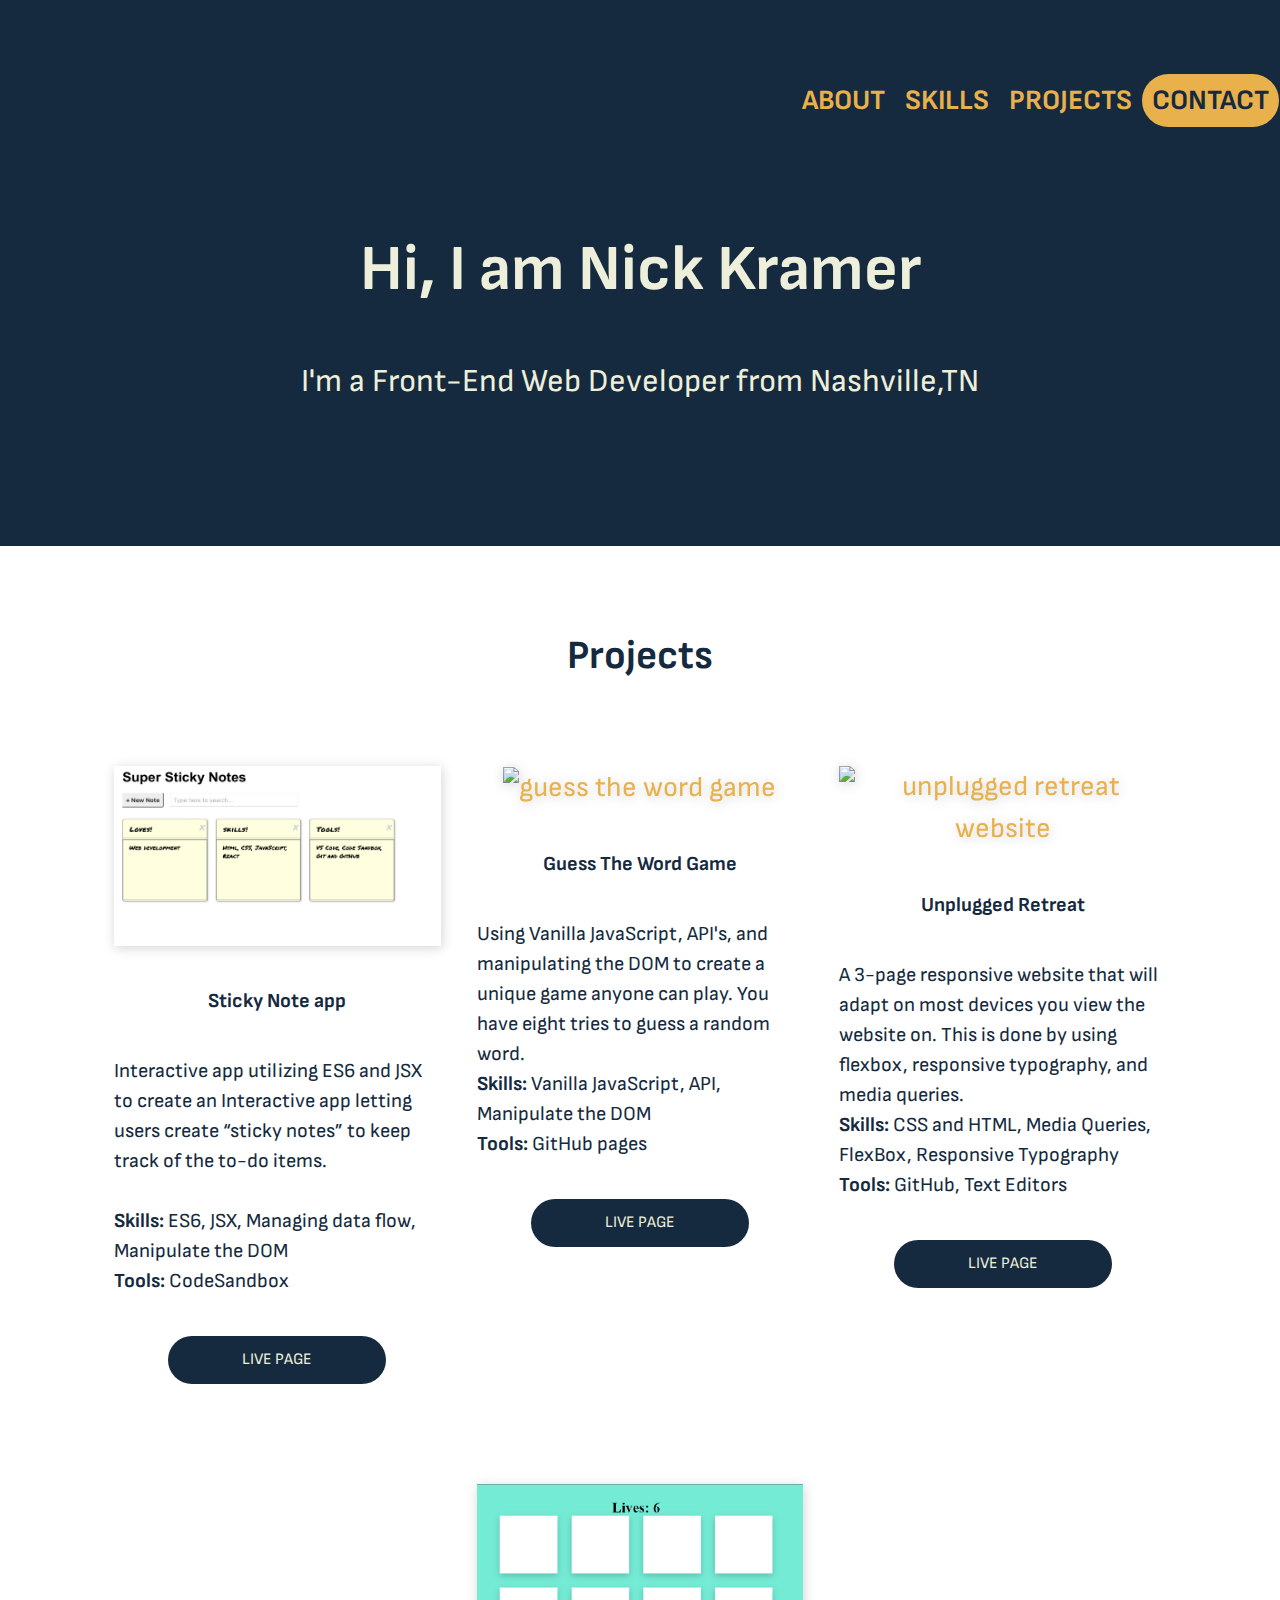
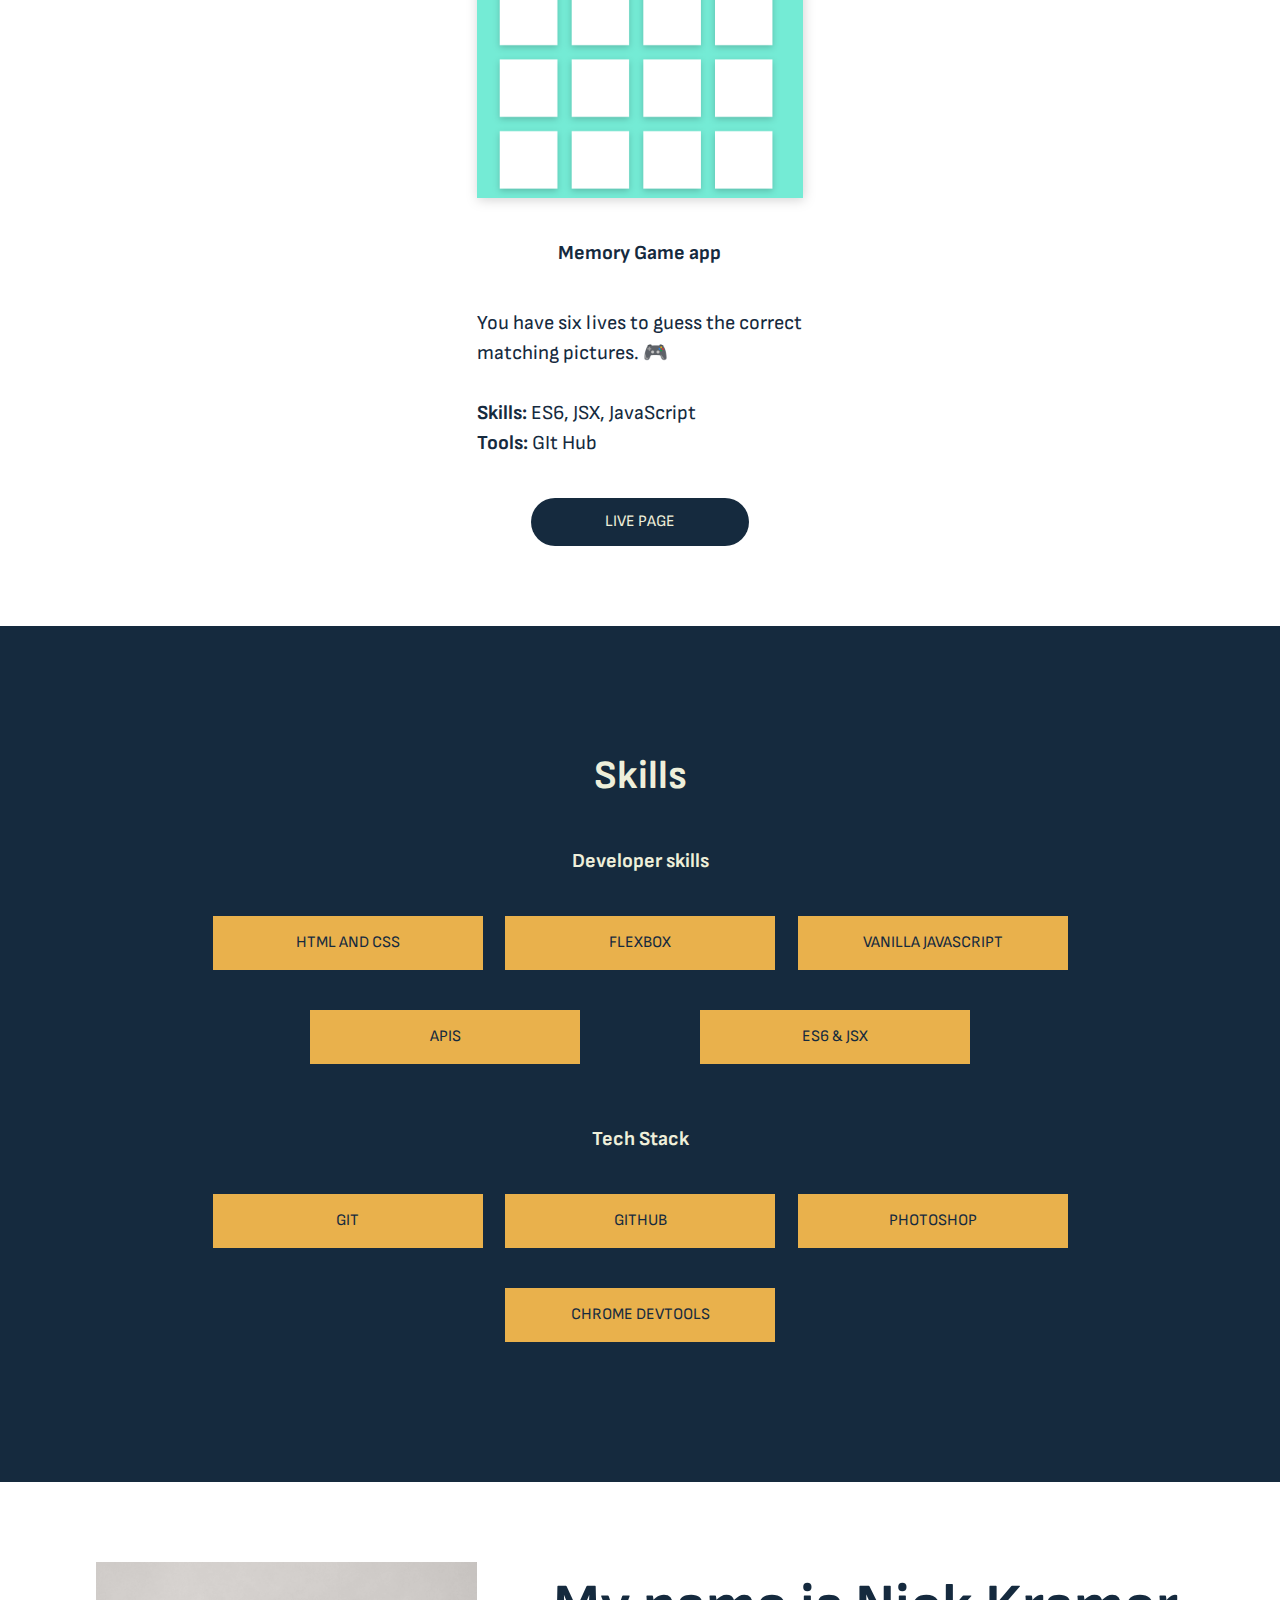
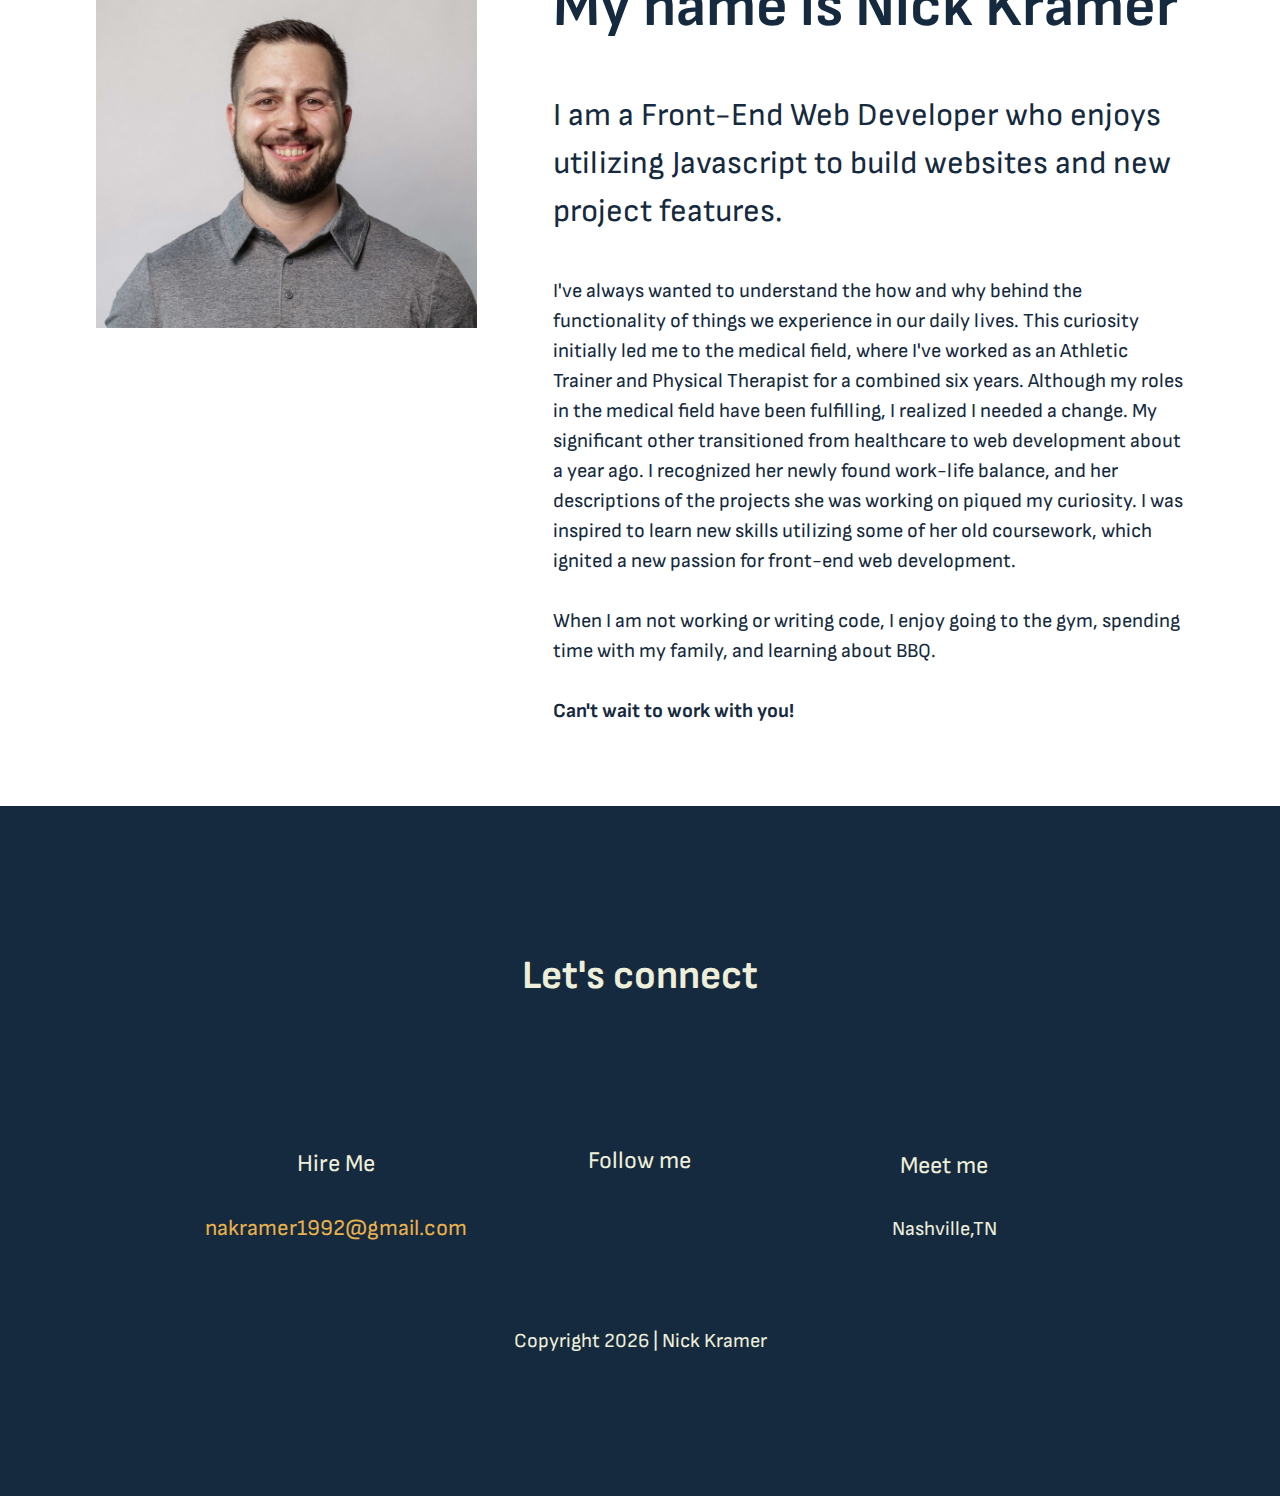
==== commit d2f0a046: "updated projects to include memory game" ====
--- a/index.html
+++ b/index.html
@@ -156,24 +156,27 @@
 
               <div class="home-portfolio-piece">
                 <figure>
-                  <a href="https://mwwy1t.csb.app/" target="_blank">
-                    <img src="img/name-tag.png" alt="sticky-note" />
+                  <a
+                    href="https://kramedog3223.github.io/memory-game/"
+                    target="_blank"
+                  >
+                    <img src="img/memory-game.png" alt="memory-game" />
                   </a>
                 </figure>
-                <h4>Name Tags app</h4>
+                <h4>Memory Game app</h4>
                 <div class="project-text">
                   <p class="project description">
-                    Build a name tag generator to create bulk name tags using
-                    functional components and ES6 modules.
+                    You have six lives to guess the correct matching pictures.
+                    🎮
                     <br />
                     <br />
                   </p>
-                  <p><span> Skills:</span> ES6, JSX, Managing Data Flow</p>
-                  <p><span> Tools:</span> CodeSandbox</p>
+                  <p><span> Skills:</span> ES6, JSX, JavaScript</p>
+                  <p><span> Tools:</span> GIt Hub</p>
                 </div>
                 <a
                   class="project-link"
-                  href="https://mwwy1t.csb.app/"
+                  href="https://kramedog3223.github.io/memory-game/"
                   target="_blank"
                 >
                   live page</a
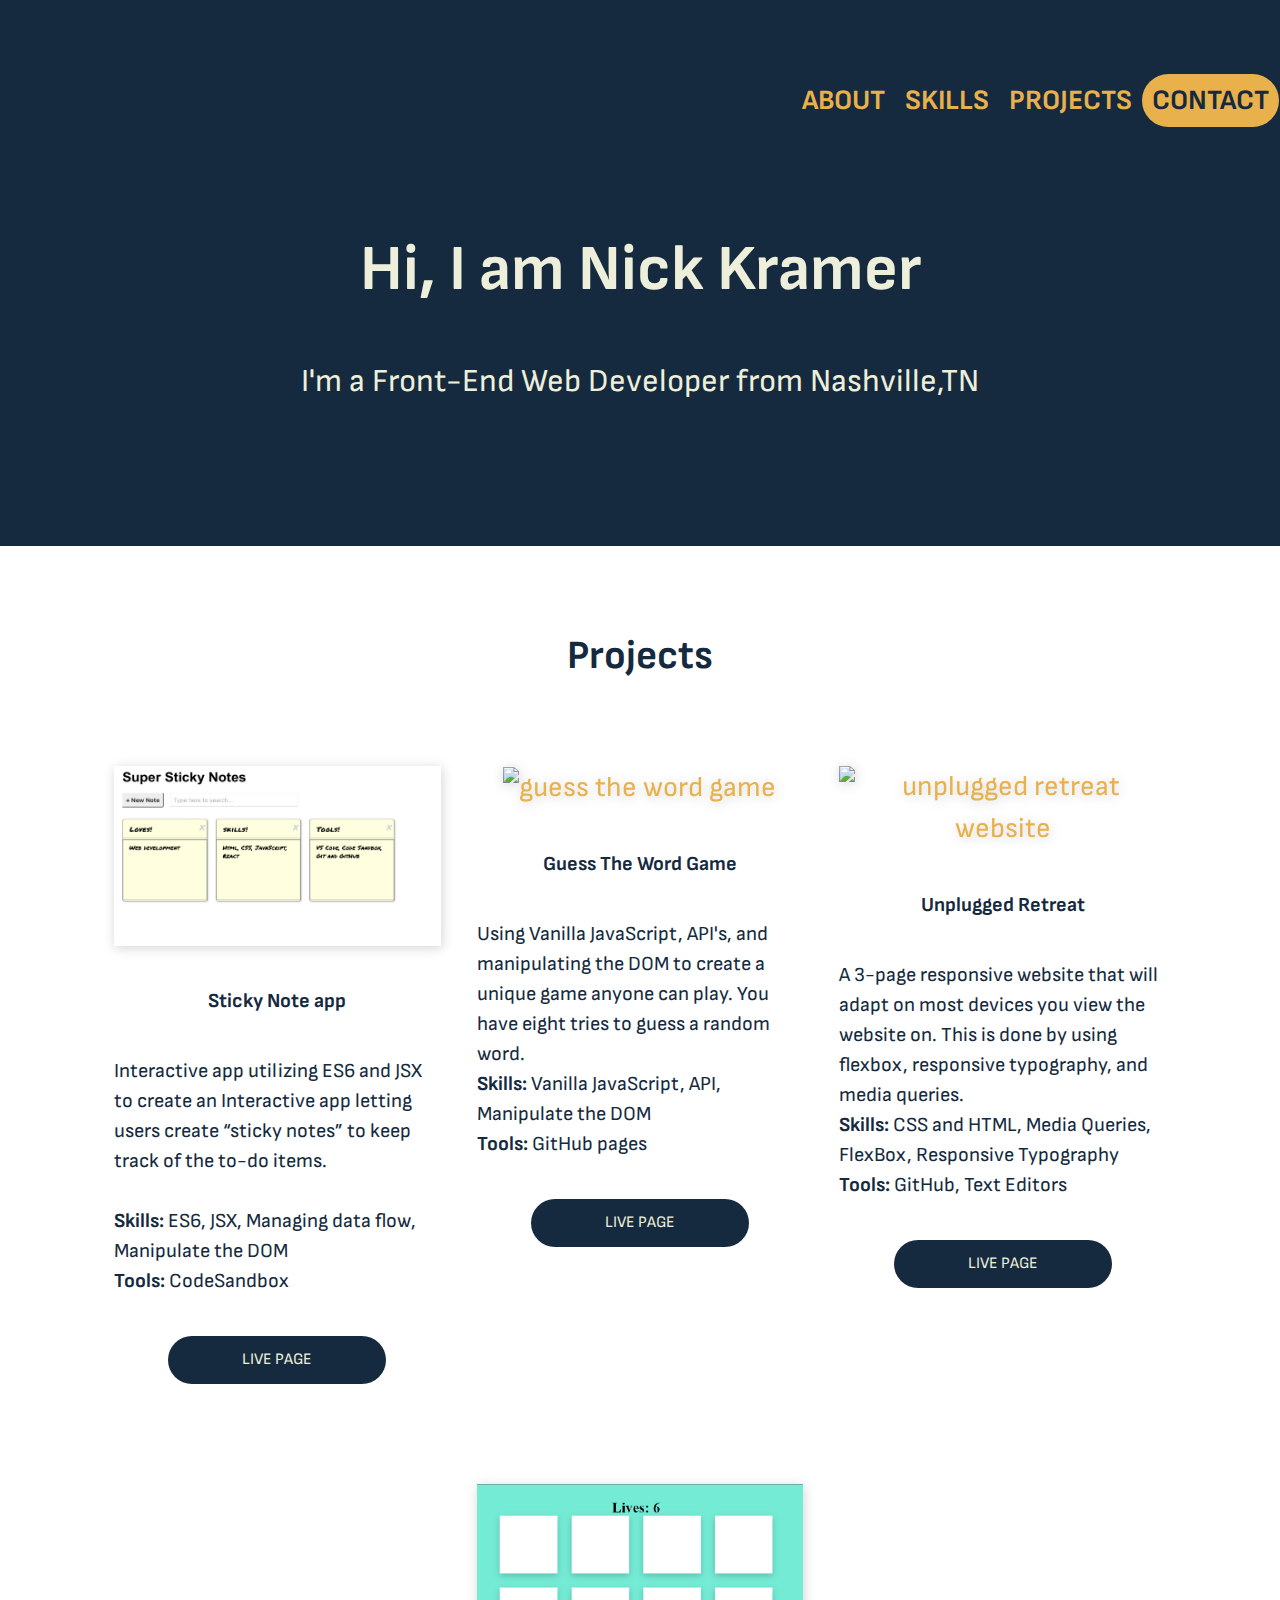
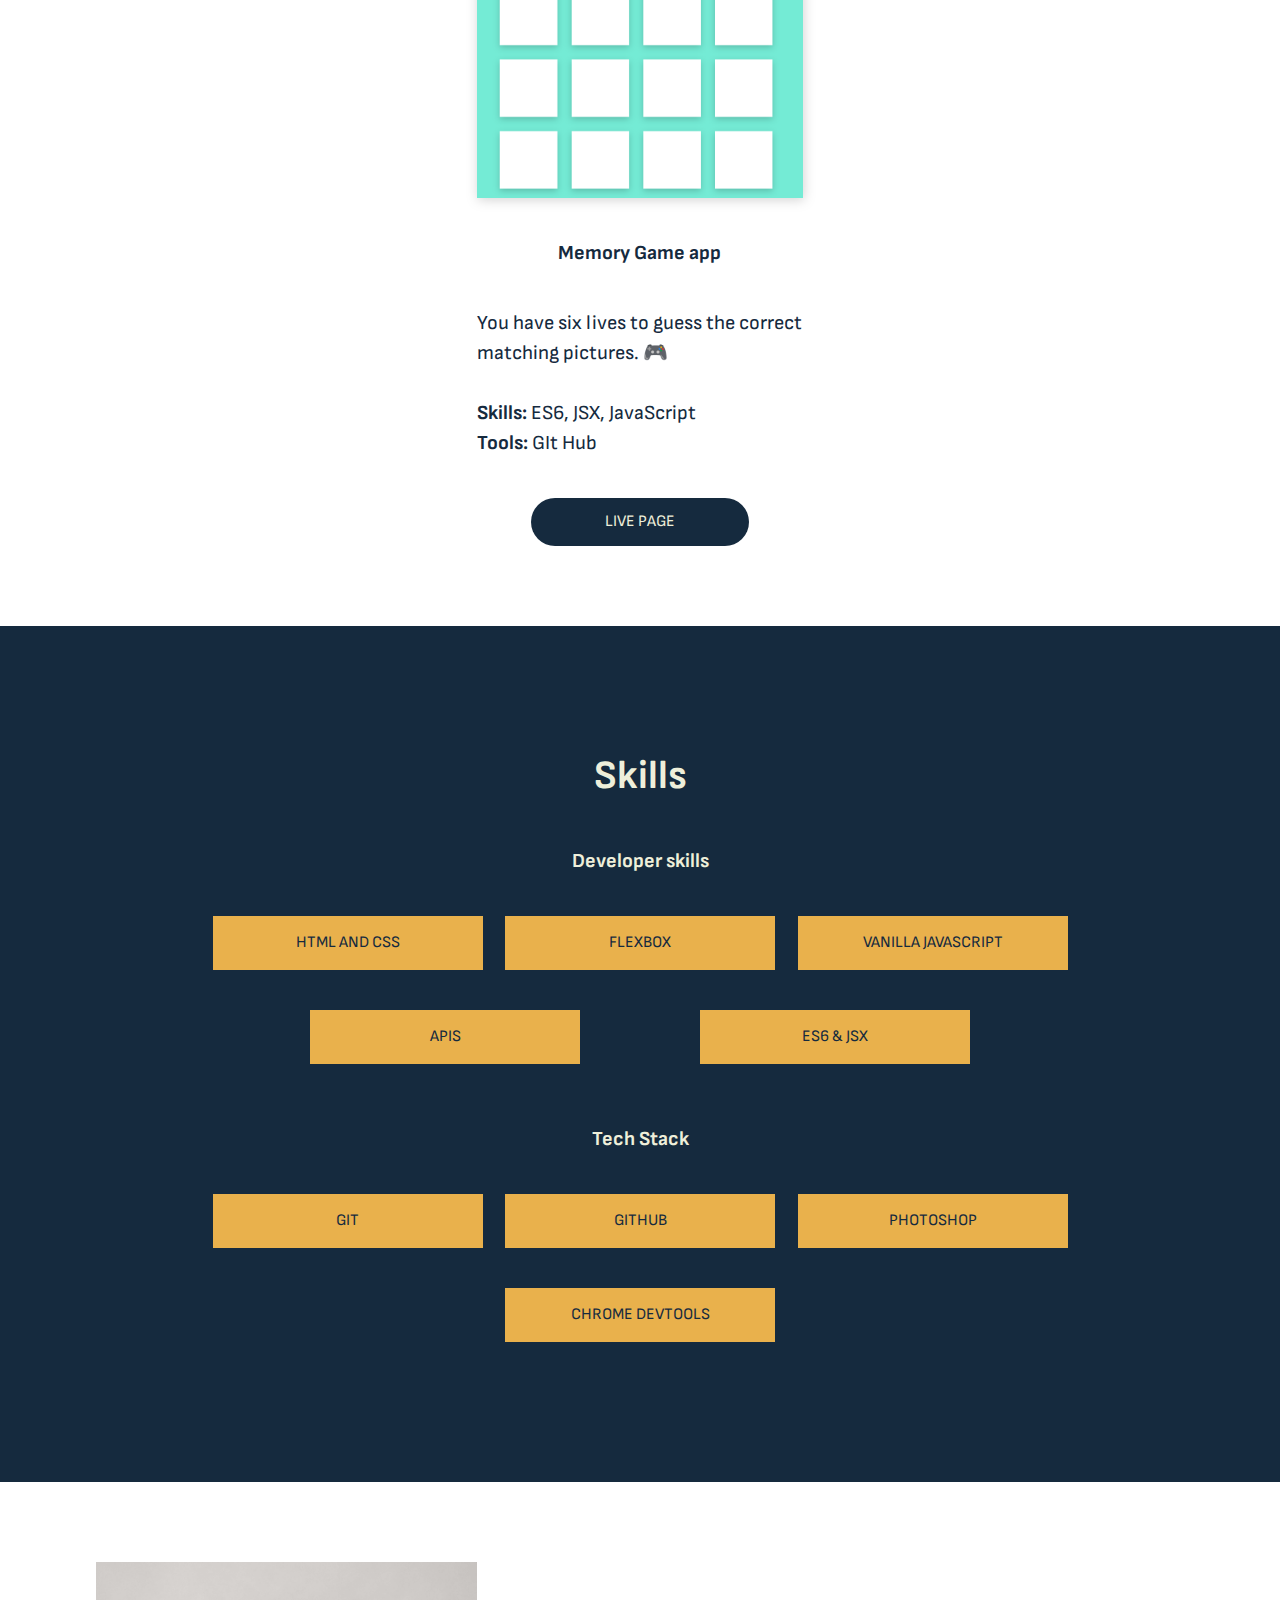
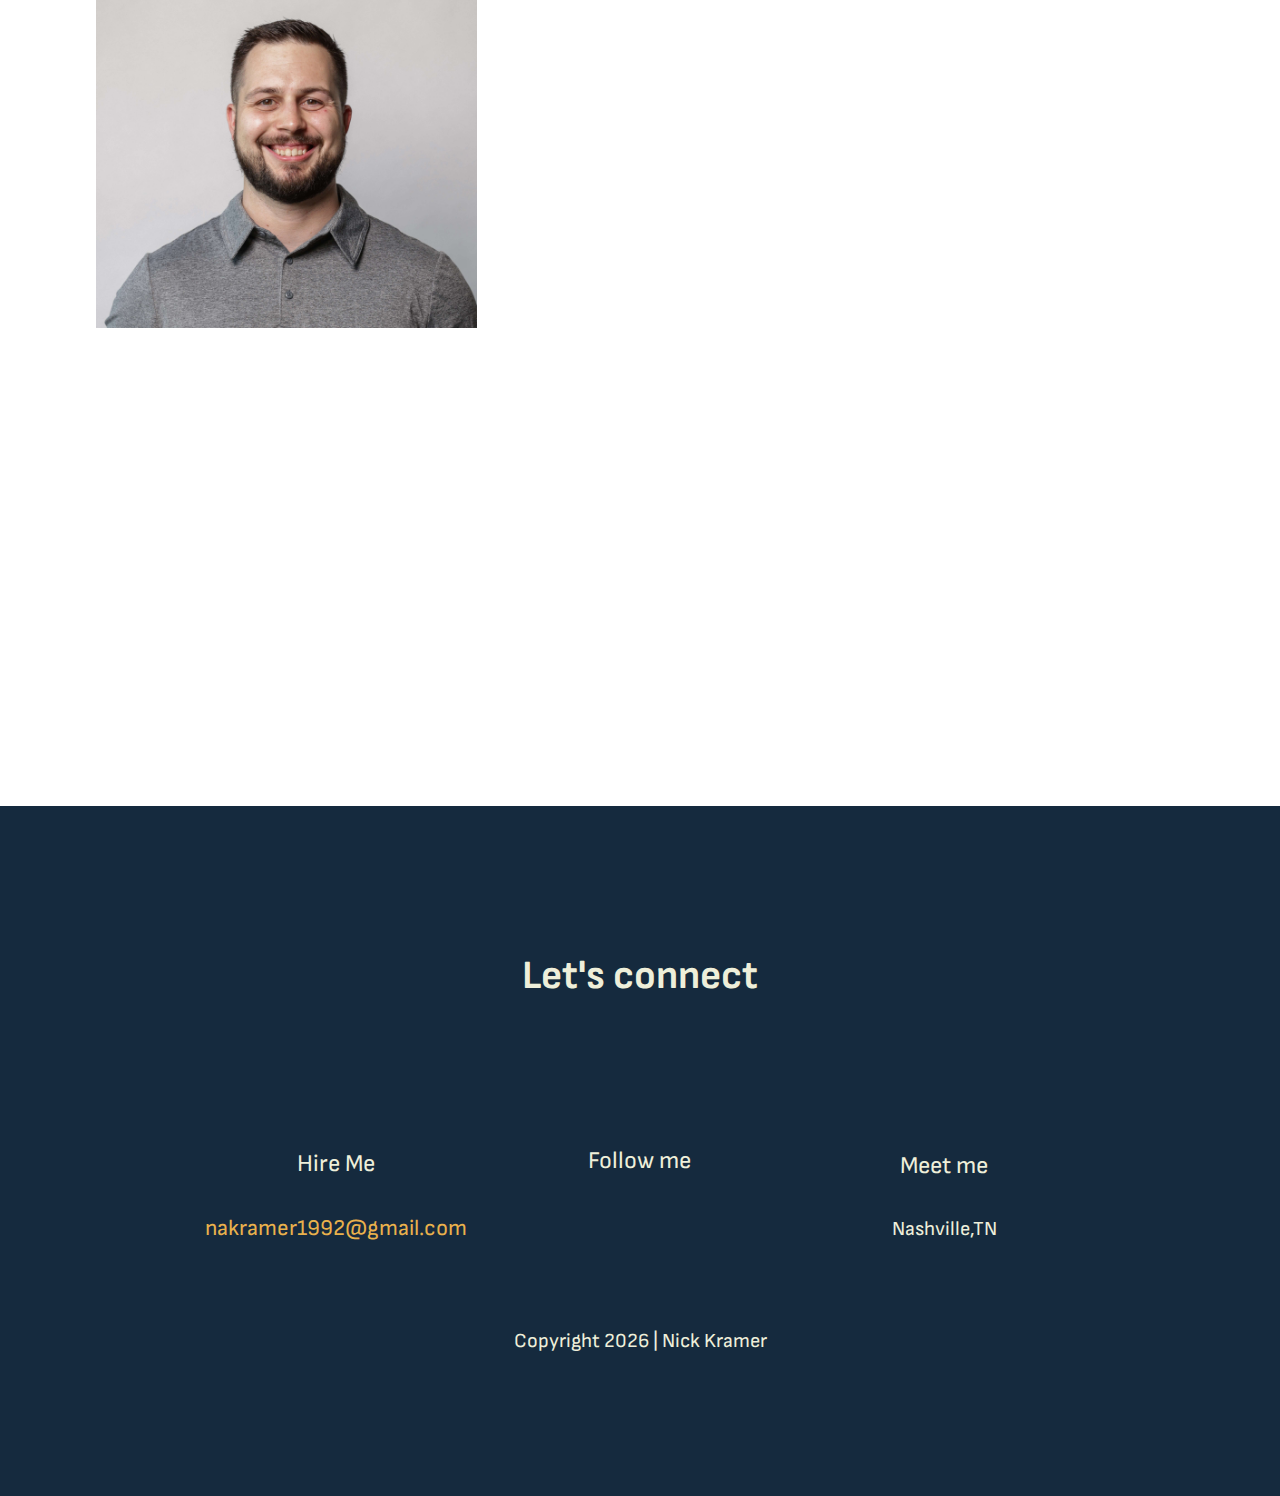
==== commit 7f627e14: "added scroll feature to about section" ====
--- a/index.html
+++ b/index.html
@@ -293,7 +293,7 @@
     <!-- Add your site or application content here -->
     <script src="js/vendor/modernizr-3.11.2.min.js"></script>
     <script src="js/plugins.js"></script>
-    <script src="js/main.js"></script>
+    <script src="./js/main.js"></script>
 
     <!-- Google Analytics: change UA-XXXXX-Y to be your site's ID. -->
     <script>
--- a/css/main.css
+++ b/css/main.css
@@ -416,7 +416,16 @@
 #about p {
   color: #152a3e;
 }
-
+.about-info {
+  opacity: 0;
+  transform: translateY(20px);
+  transition: 0.5s all ease-in-out;
+}
+
+.about-appear {
+  opacity: 1;
+  transform: translateY(0px);
+}
 /*footer*/
 
 footer {
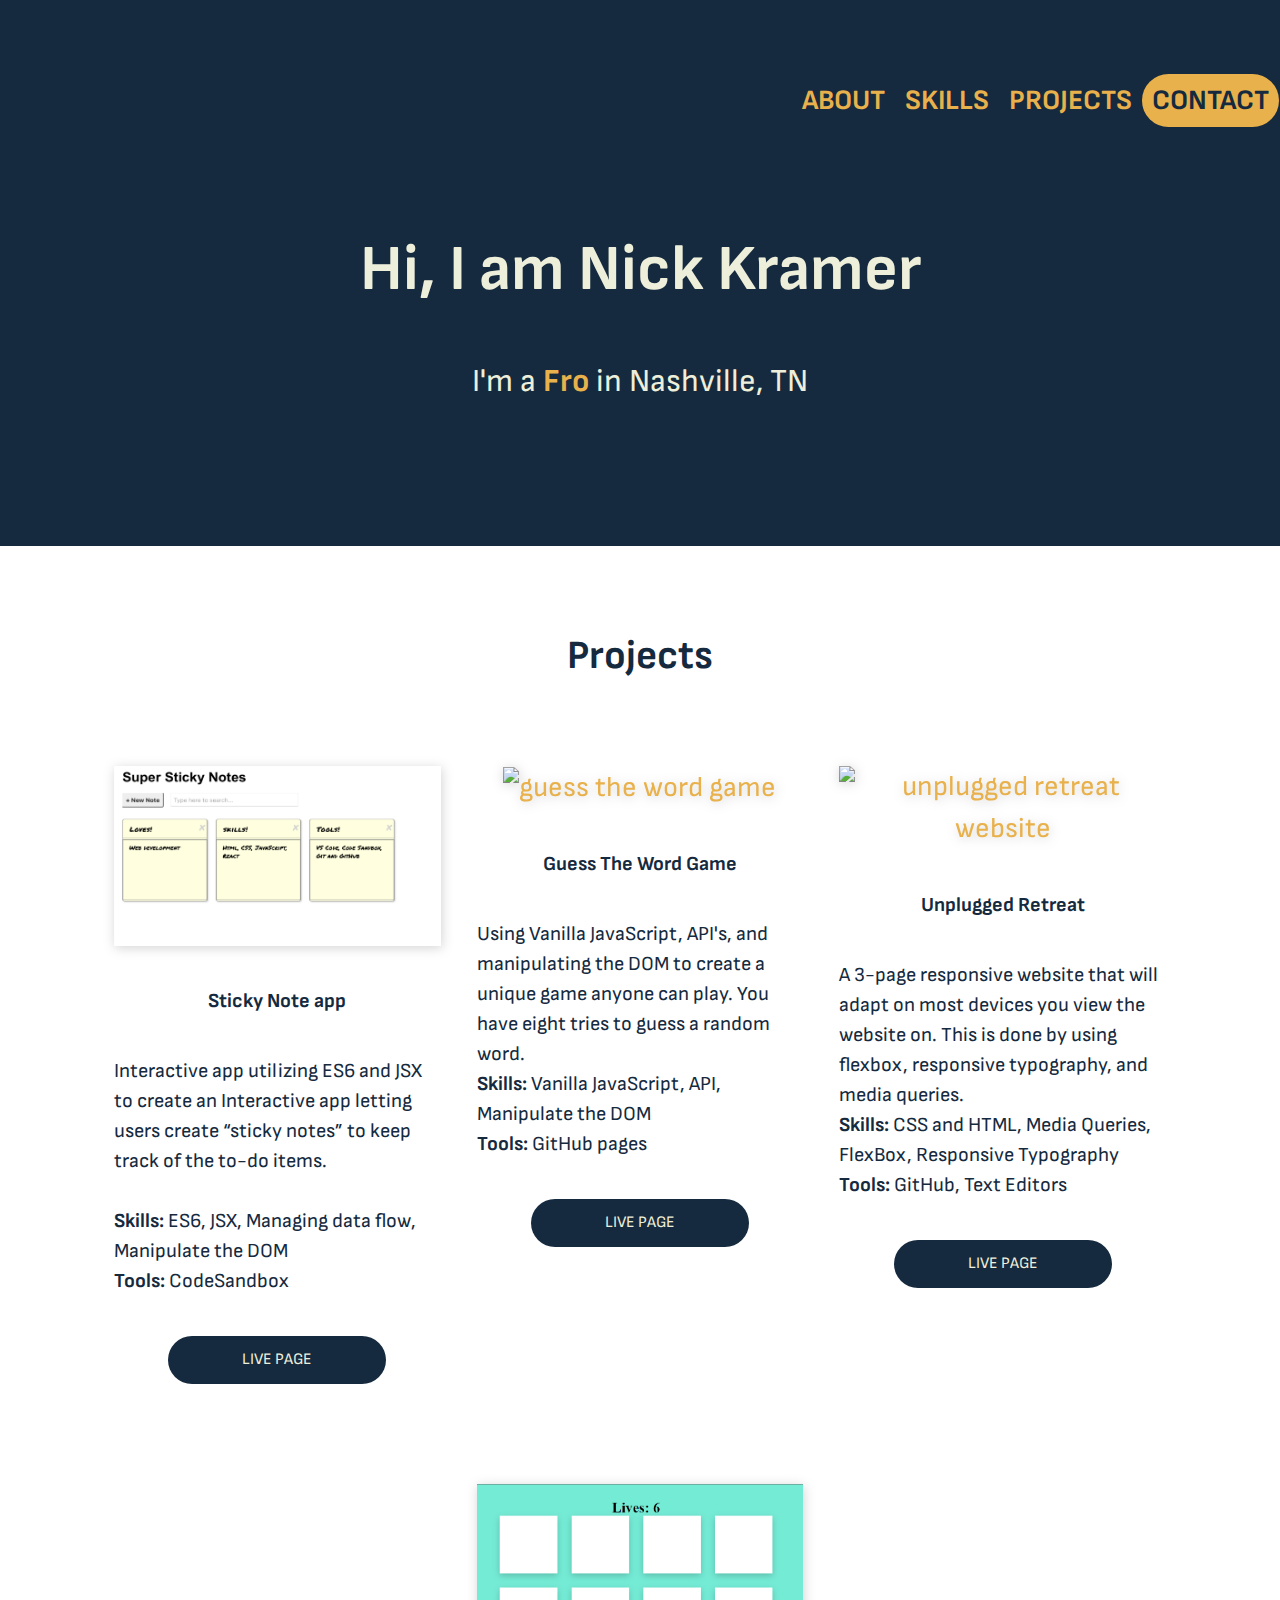
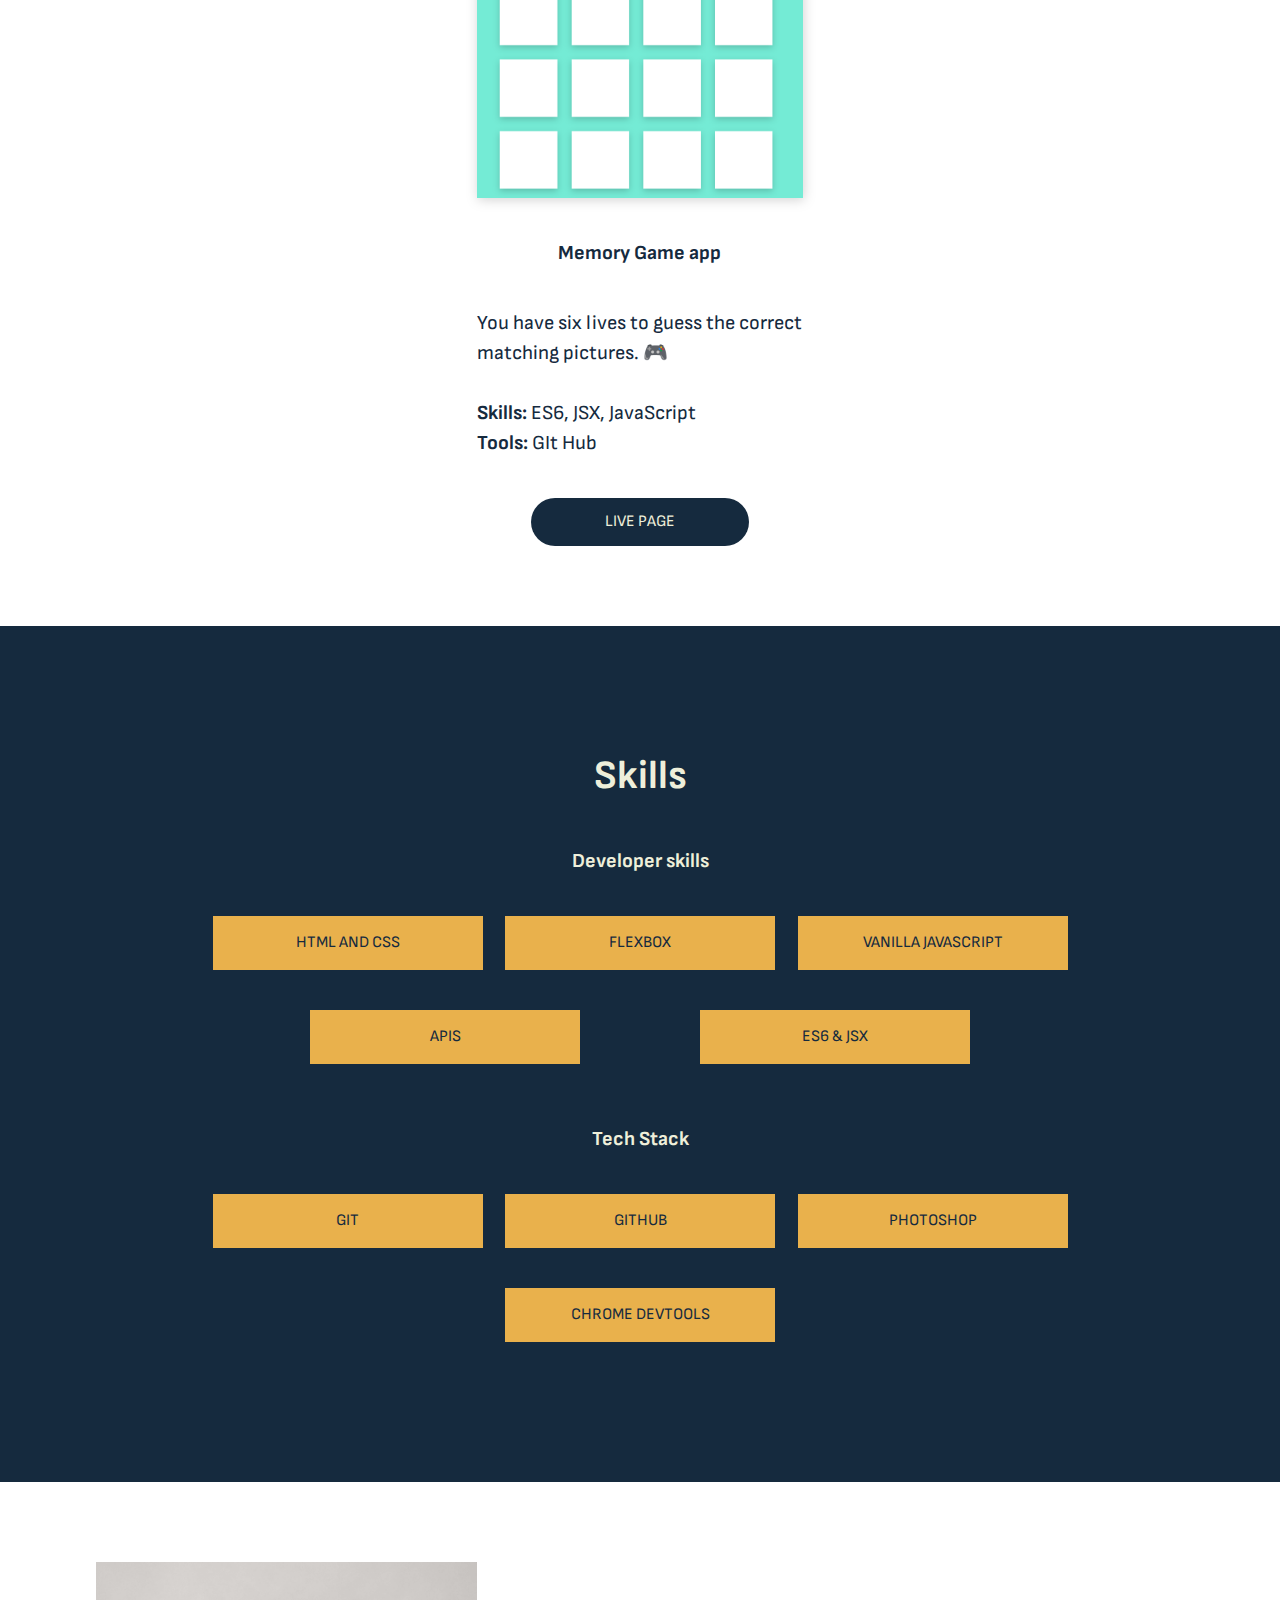
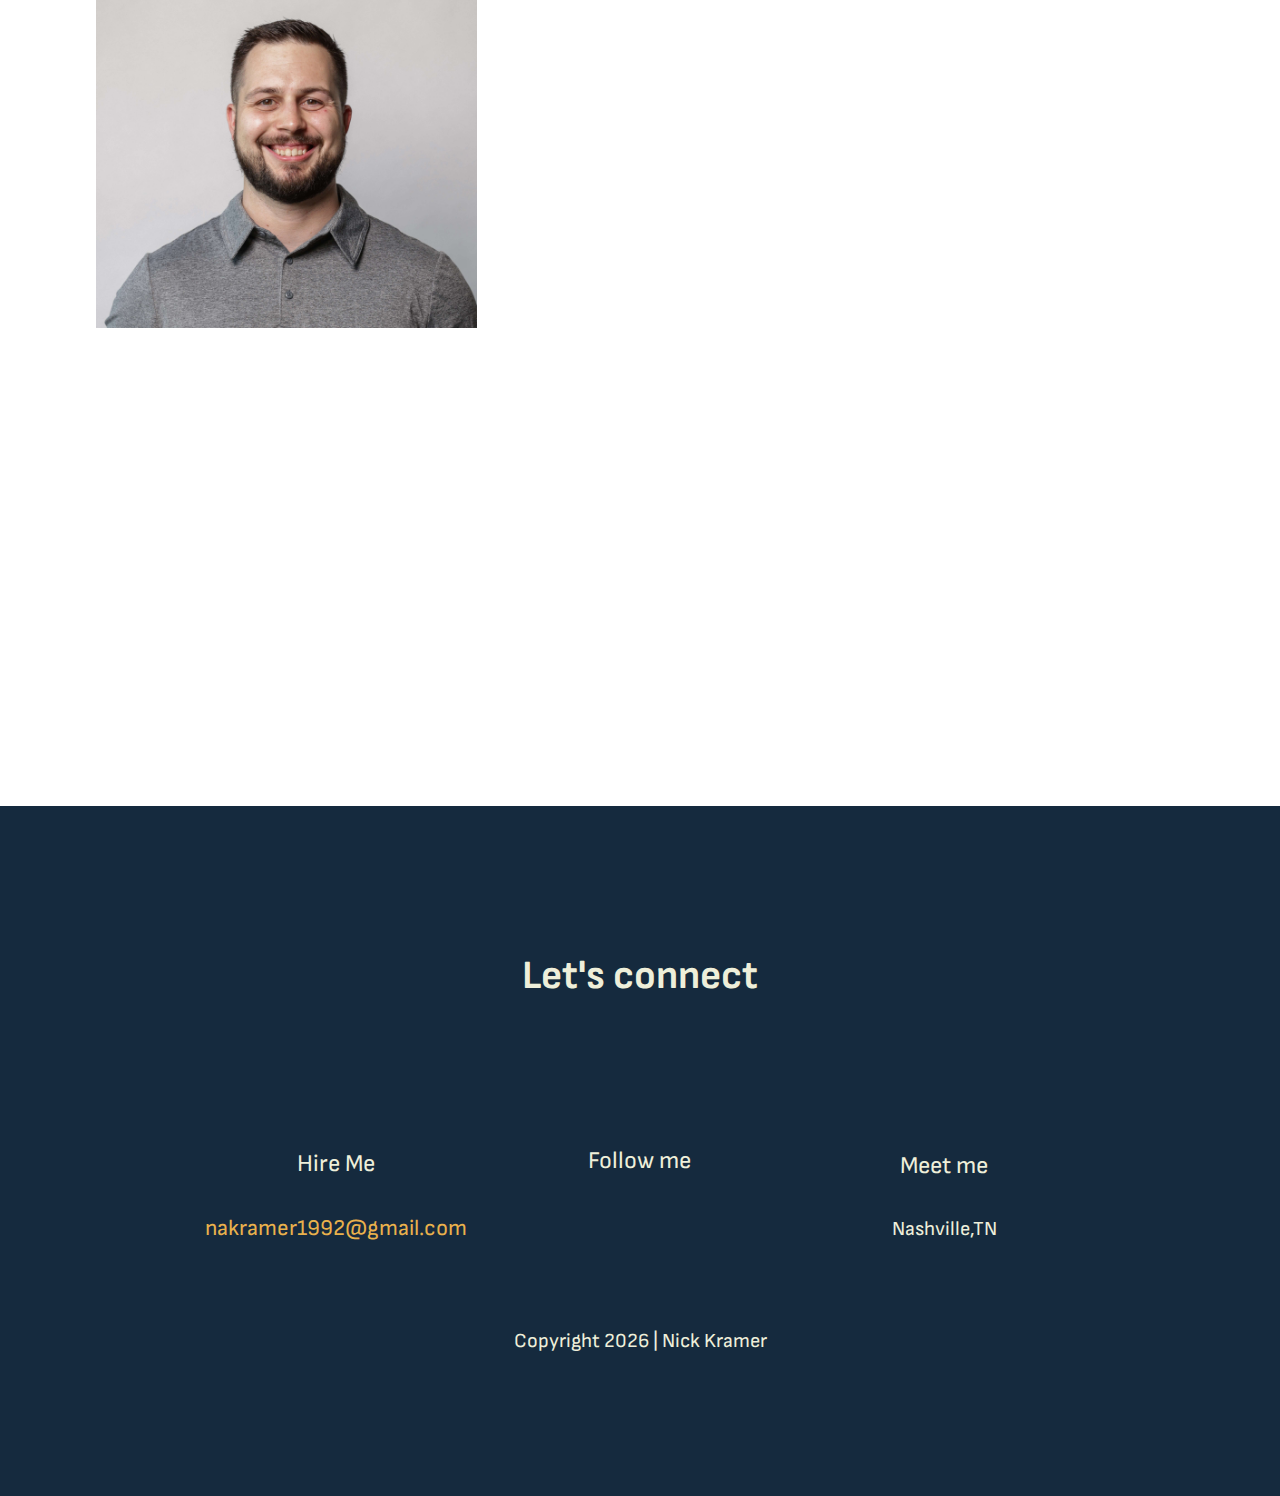
==== commit d858b2d1: "updated header h2 with typewriter effect" ====
--- a/index.html
+++ b/index.html
@@ -46,7 +46,7 @@
         <div class="home-title"></div>
         <h1>Hi, I am Nick Kramer</h1>
 
-        <h2>I'm a Front-End Web Developer from Nashville,TN</h2>
+        <h2>I'm a <span class="intro-text"></span> in Nashville, TN</h2>
       </div>
     </header>
 
--- a/css/main.css
+++ b/css/main.css
@@ -313,7 +313,10 @@
   padding: 10px 10px;
   border-radius: 30px;
 }
-
+nav #contact-link:hover {
+  background-color: #152a3e;
+  color: #e9b14c;
+}
 nav ul {
   display: flex;
   justify-content: space-between;
@@ -327,6 +330,9 @@
   width: 100%;
 }
 
+.intro-text {
+  color: #e9b14c;
+}
 /* main */
 
 /* portfoio */
@@ -947,10 +953,10 @@
     padding: 10px 10px;
   }
 
-  nav ul li a:hover,
-  nav #contact-link:hover {
-    background-color: #e0b76a;
-    color: #453e4f;
+  nav ul li a:hover {
+    background-color: #e9b14c;
+    color: #152a3e;
+    text-decoration: underline;
     padding: 10px 10px;
     border-radius: 30px;
   }
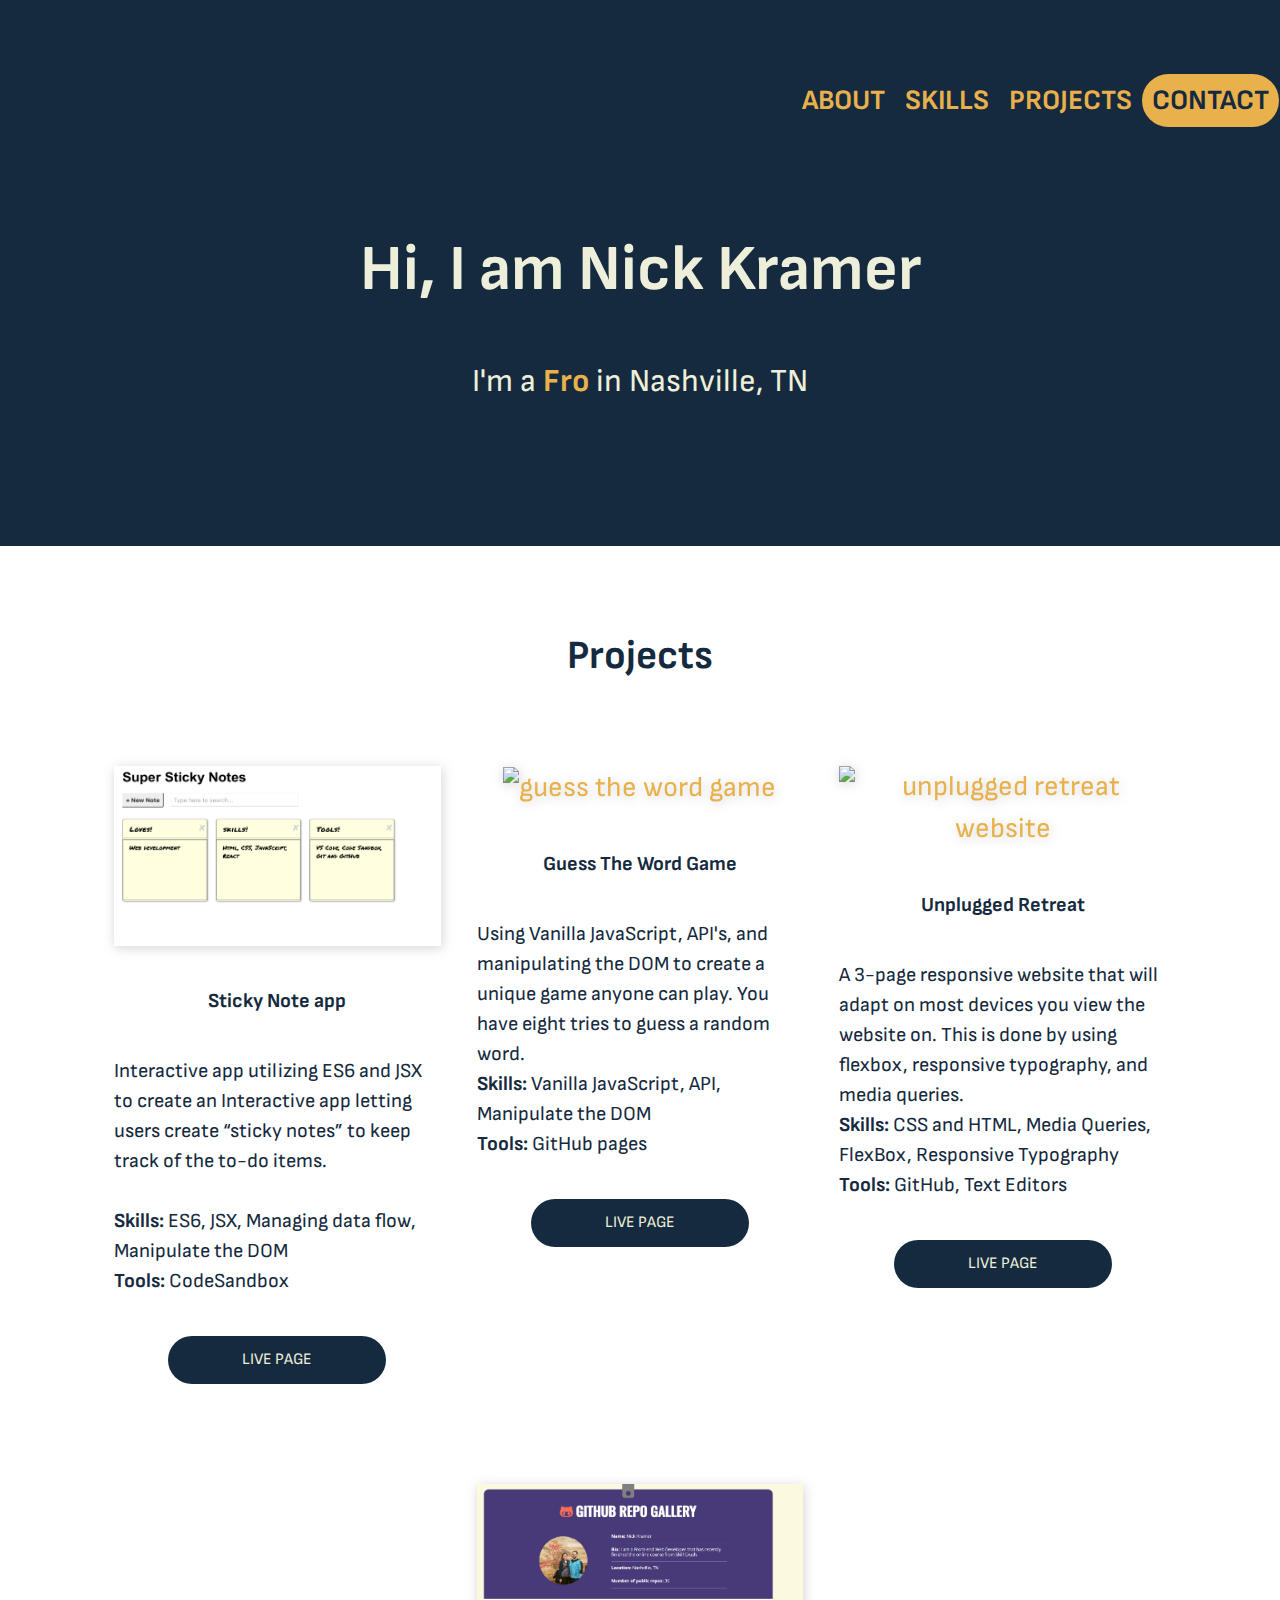
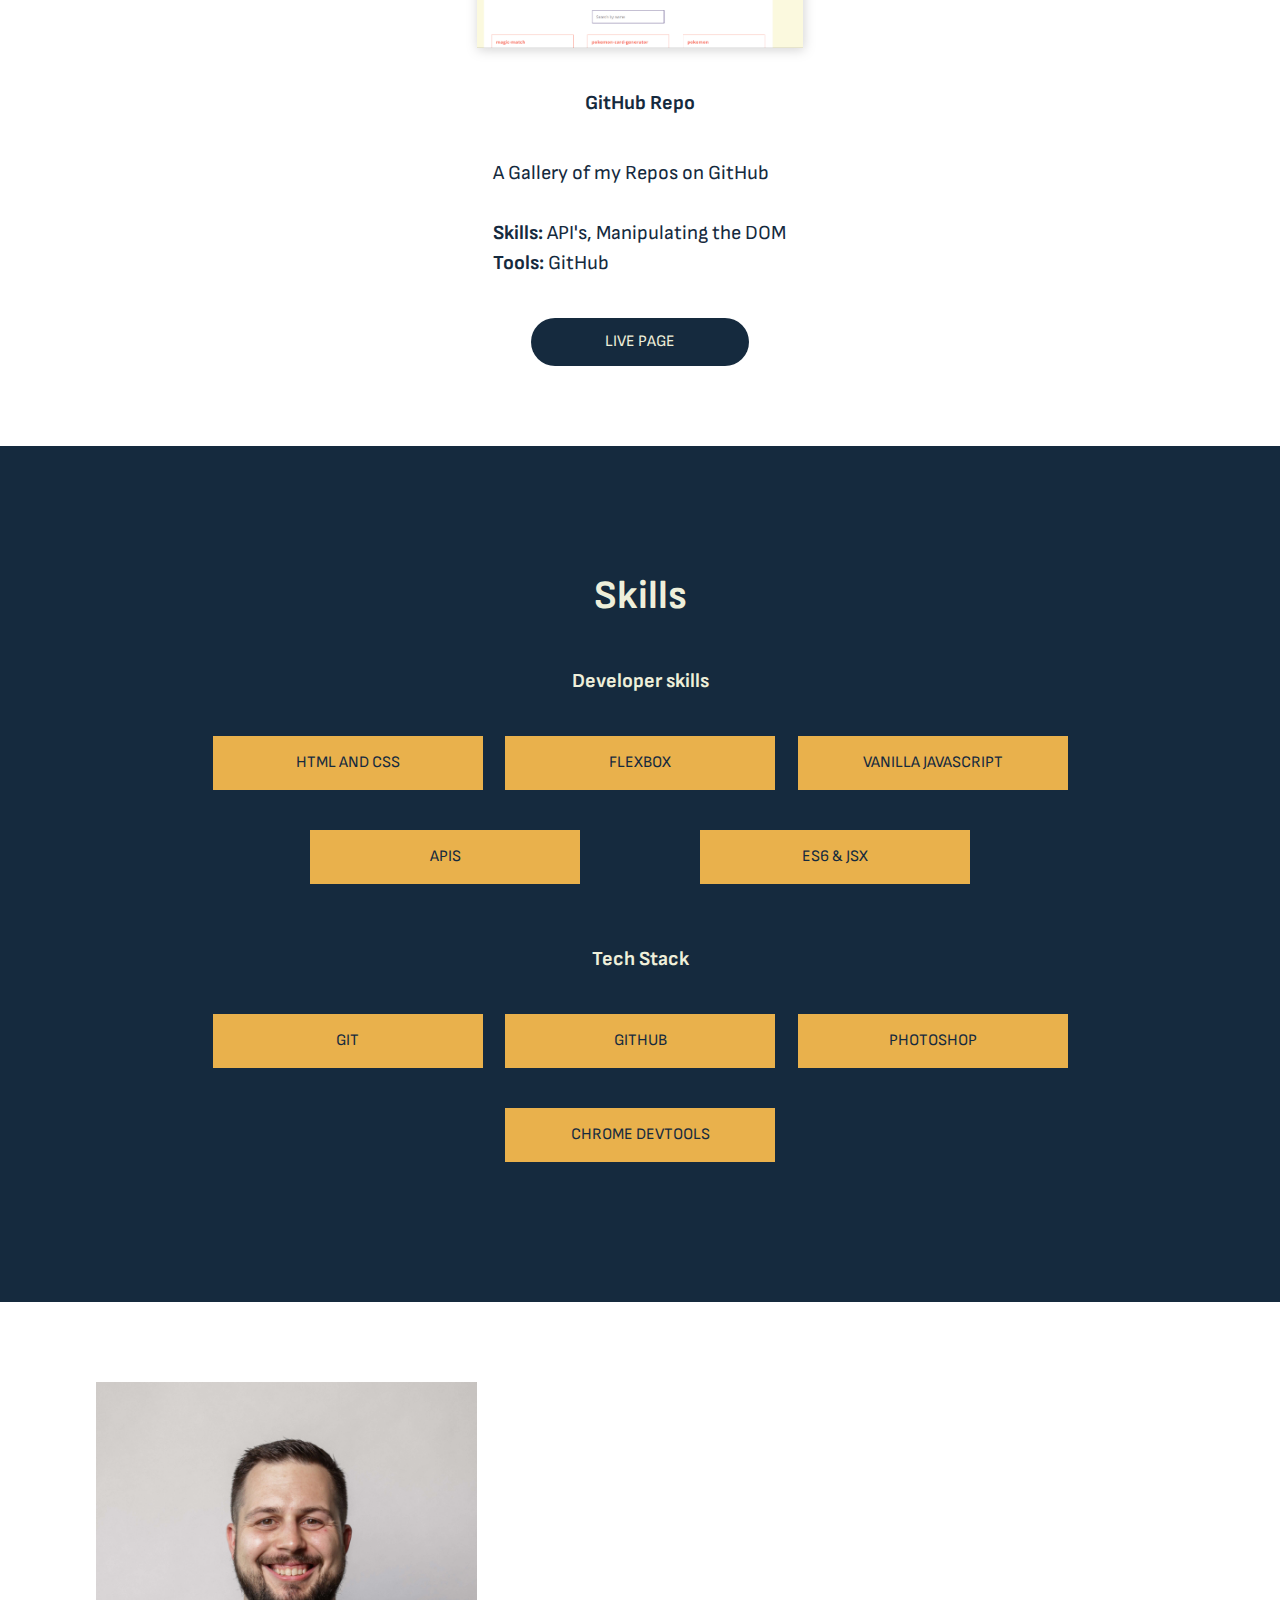
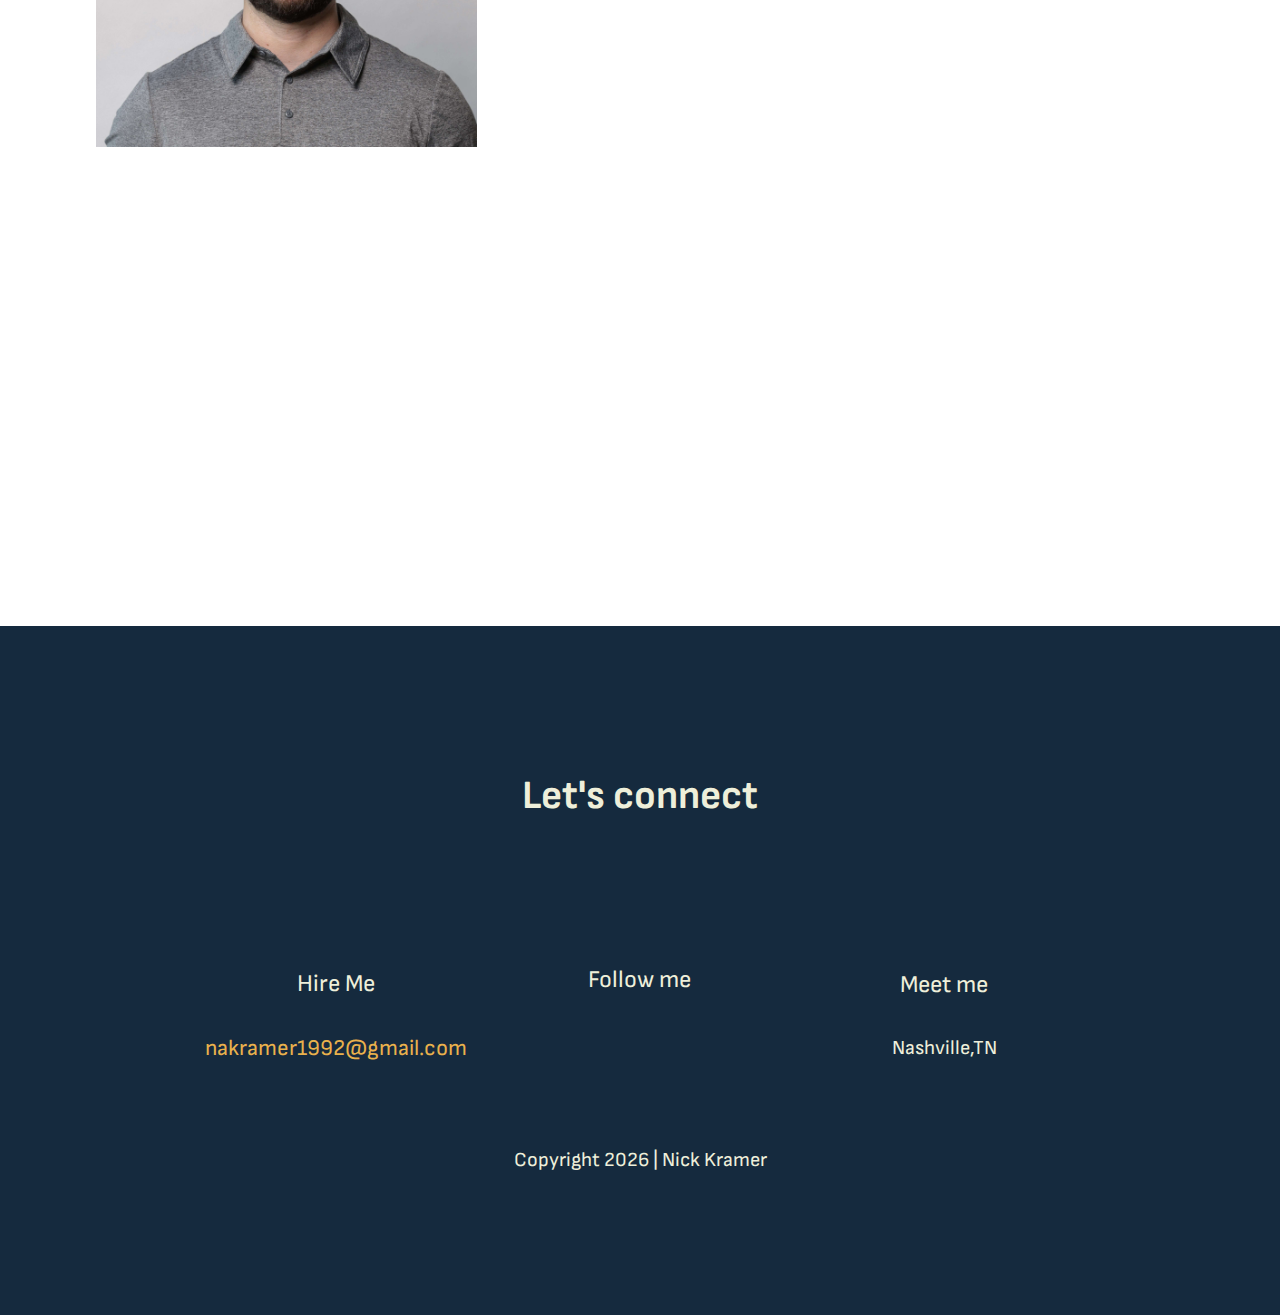
==== commit ac87242b: "updated projects" ====
--- a/index.html
+++ b/index.html
@@ -46,7 +46,7 @@
         <div class="home-title"></div>
         <h1>Hi, I am Nick Kramer</h1>
 
-        <h2>I'm a <span class="intro-text"></span> in Nashville, TN</h2>
+        <h2>I'm a<span class="intro-text"></span> in Nashville, TN</h2>
       </div>
     </header>
 
@@ -157,22 +157,21 @@
               <div class="home-portfolio-piece">
                 <figure>
                   <a
-                    href="https://kramedog3223.github.io/memory-game/"
+                    href="https://kramedog3223.github.io/github-repo-gallery/"
                     target="_blank"
                   >
-                    <img src="img/memory-game.png" alt="memory-game" />
+                    <img src="img/github-repo.png" alt="Github repo" />
                   </a>
                 </figure>
-                <h4>Memory Game app</h4>
+                <h4>GitHub Repo</h4>
                 <div class="project-text">
                   <p class="project description">
-                    You have six lives to guess the correct matching pictures.
-                    🎮
+                    A Gallery of my Repos on GitHub
                     <br />
                     <br />
                   </p>
-                  <p><span> Skills:</span> ES6, JSX, JavaScript</p>
-                  <p><span> Tools:</span> GIt Hub</p>
+                  <p><span> Skills:</span> API's, Manipulating the DOM</p>
+                  <p><span> Tools:</span> GitHub</p>
                 </div>
                 <a
                   class="project-link"
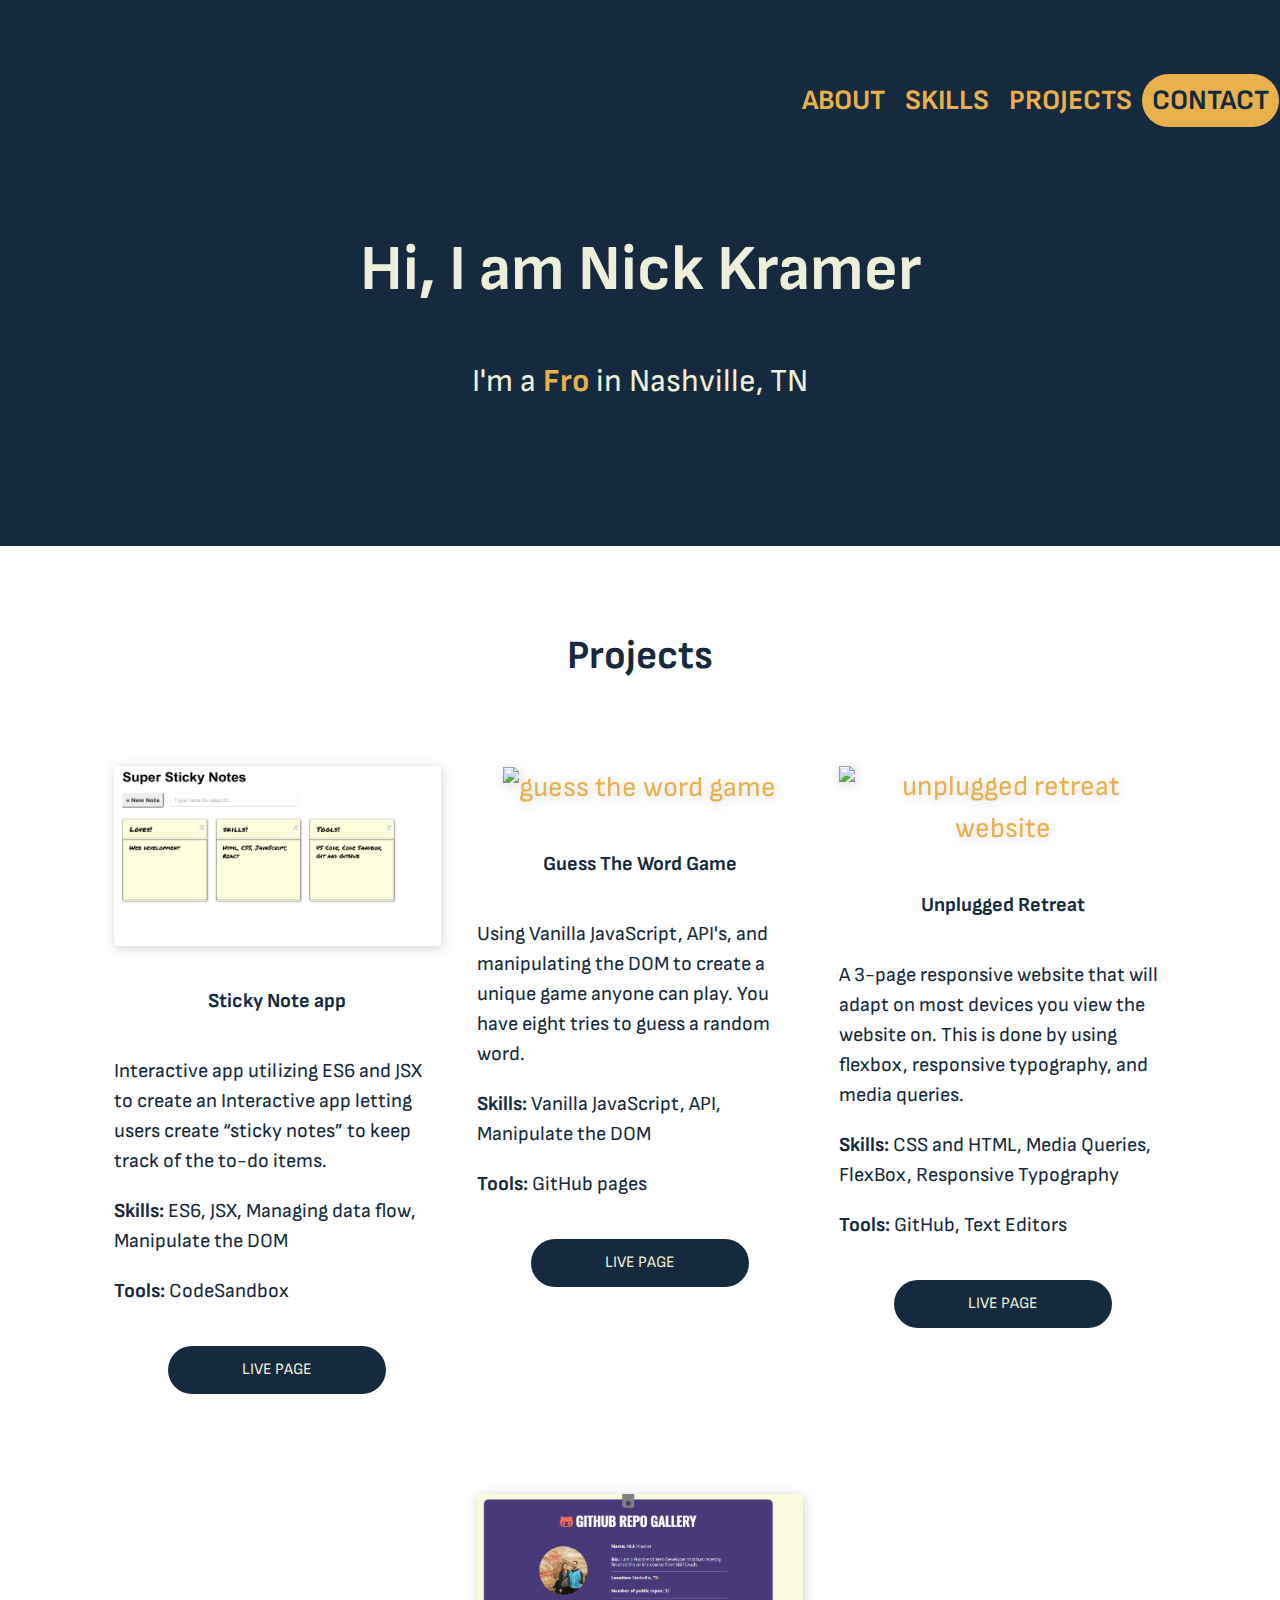
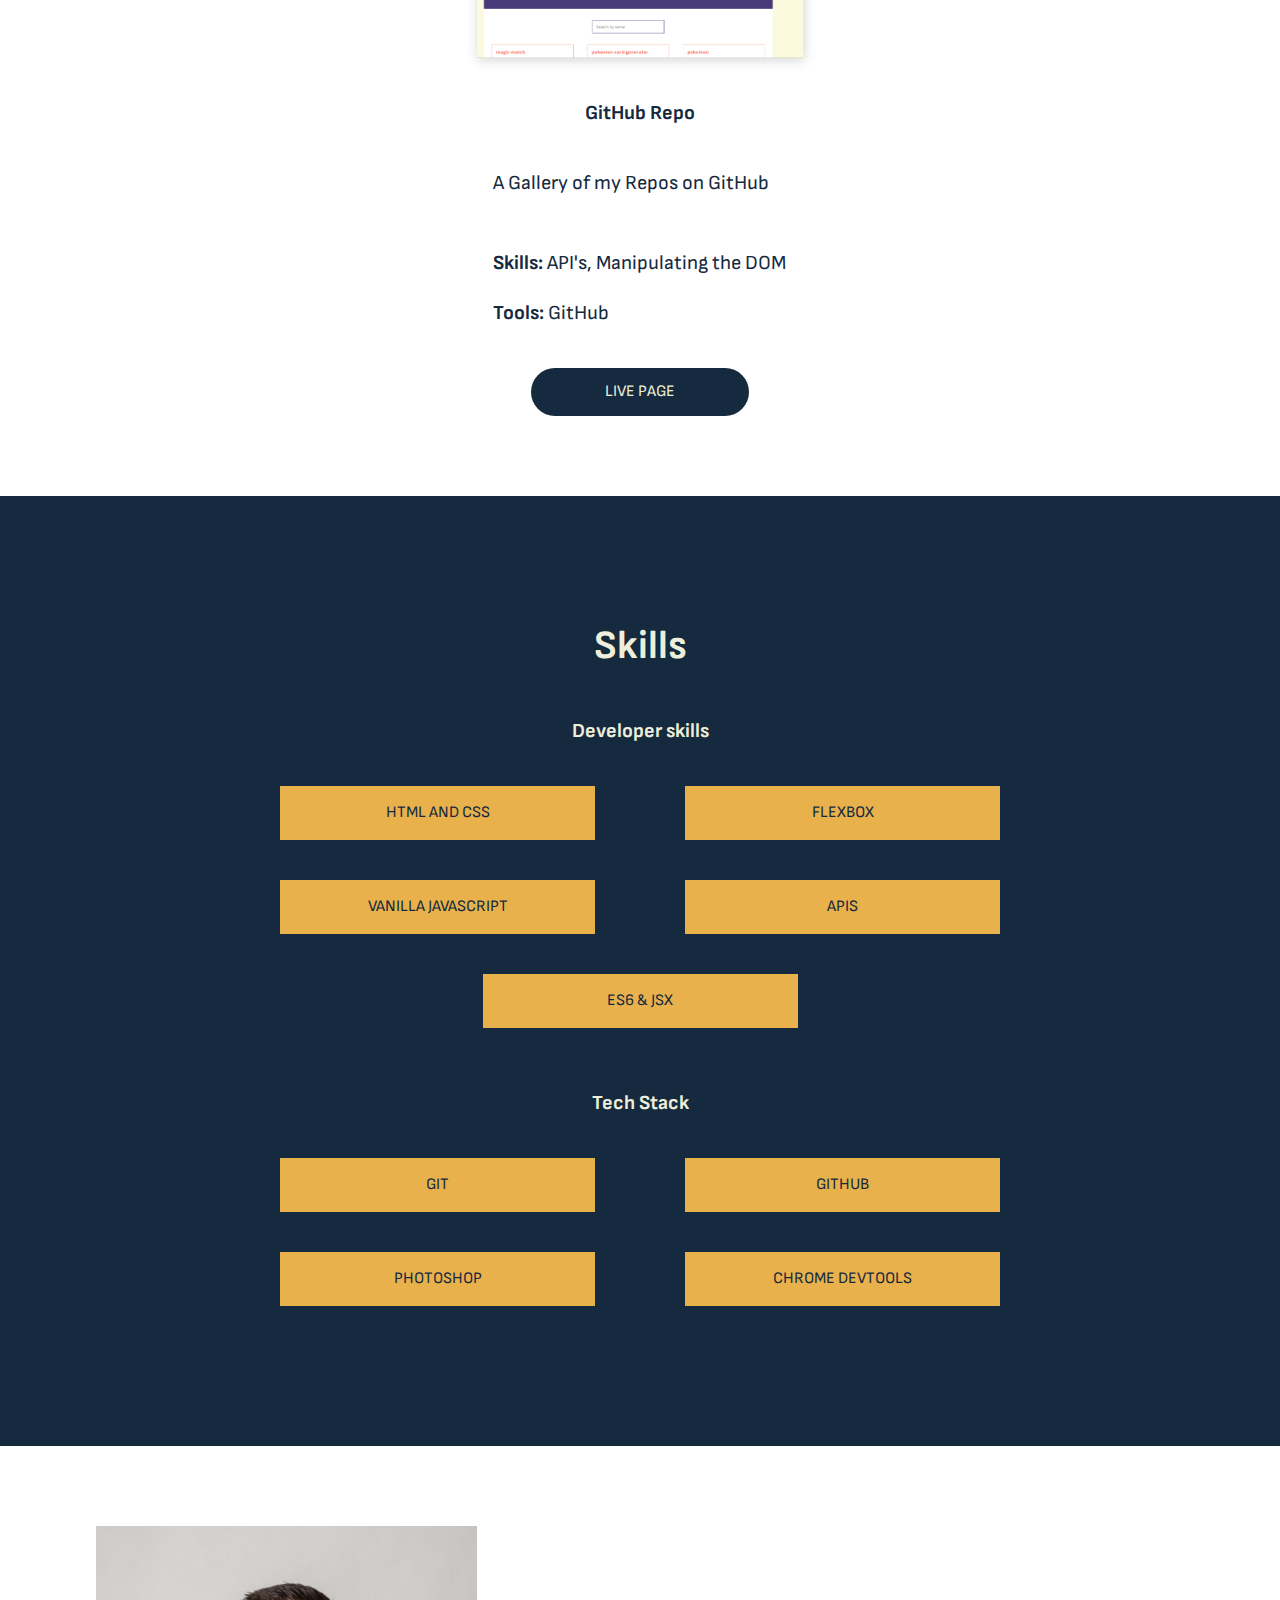
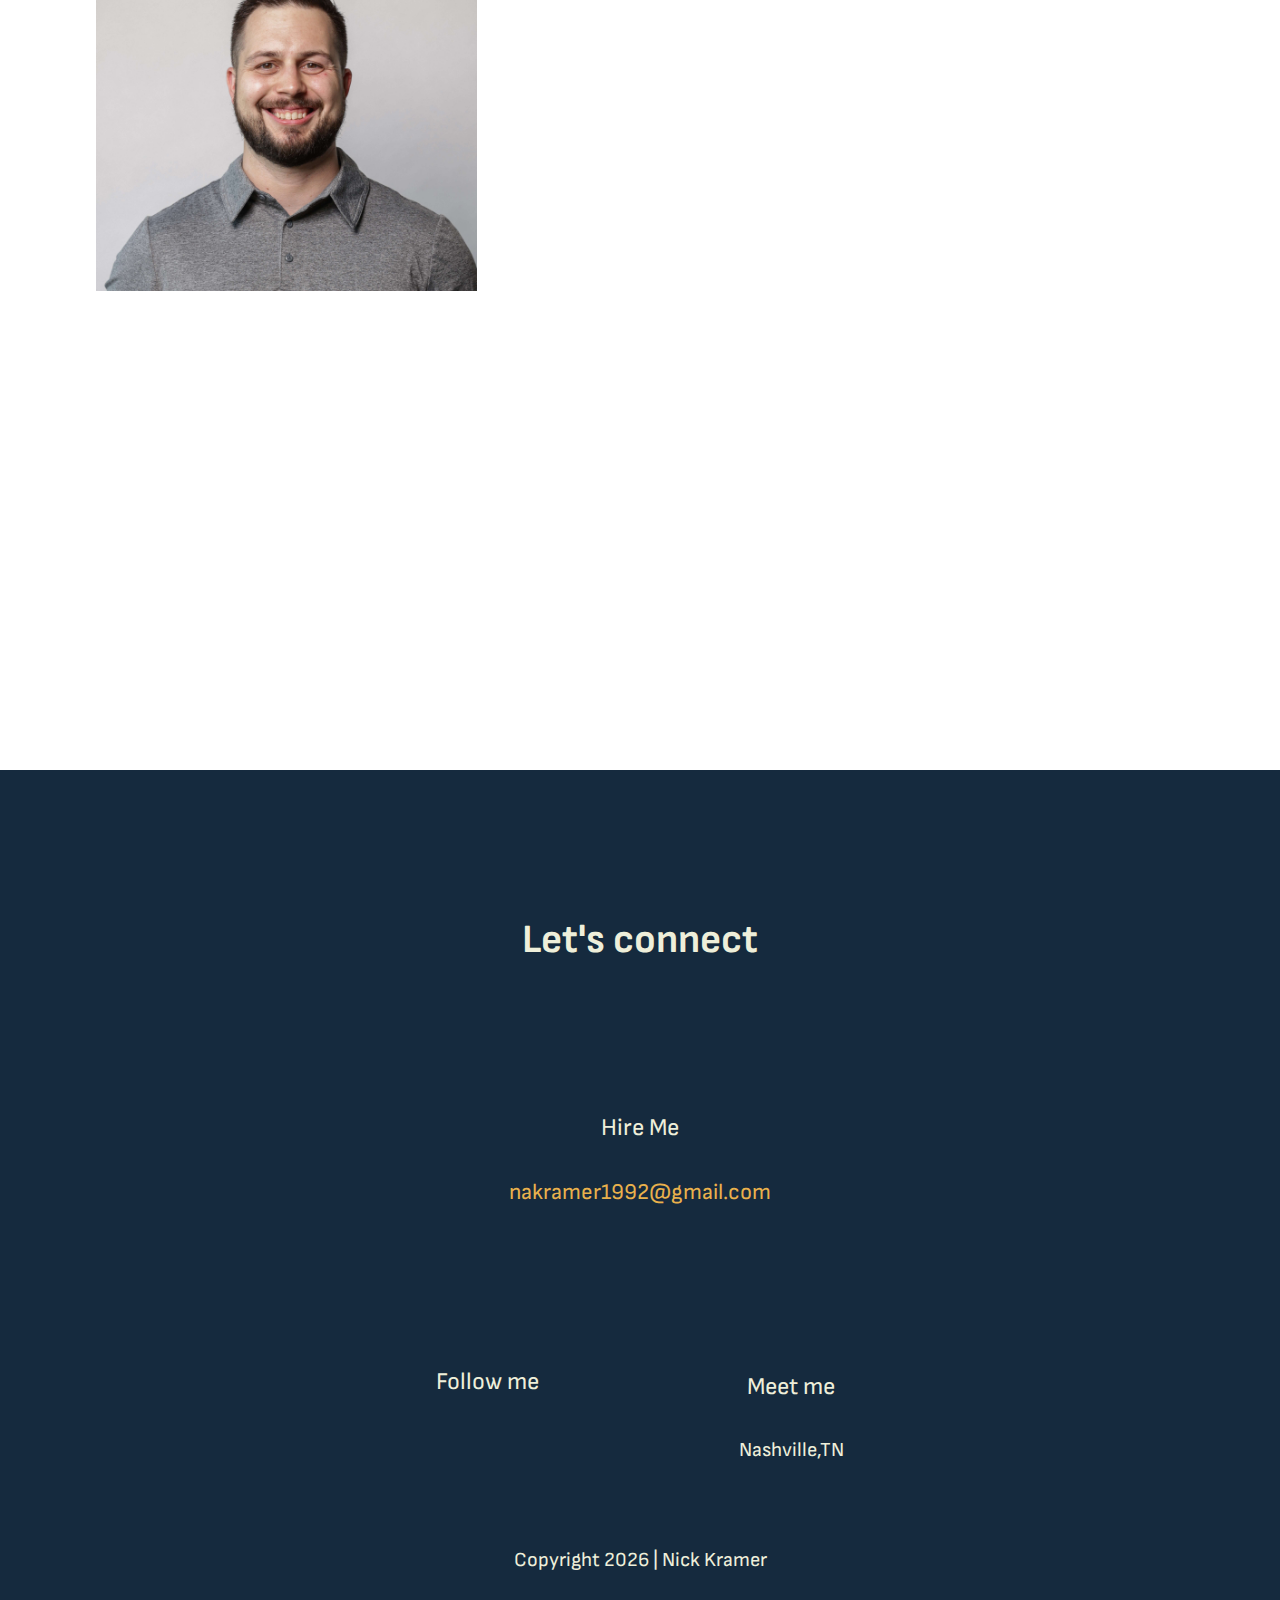
==== commit 63ba92d8: "updated sizing for tablet styles and projects" ====
--- a/index.html
+++ b/index.html
@@ -68,10 +68,8 @@
                     Interactive app utilizing ES6 and JSX to create an
                     Interactive app letting users create “sticky notes” to keep
                     track of the to-do items.
-                    <br />
-                    <br />
-                  </p>
-                  <p>
+                  </p>
+                  <p class="skills">
                     <span> Skills:</span> ES6, JSX, Managing data flow,
                     Manipulate the DOM
                   </p>
@@ -104,7 +102,7 @@
                     create a unique game anyone can play. You have eight tries
                     to guess a random word.
                   </p>
-                  <p>
+                  <p class="skills">
                     <span> Skills:</span> Vanilla JavaScript, API, Manipulate
                     the DOM
                   </p>
@@ -139,7 +137,7 @@
                     you view the website on. This is done by using flexbox,
                     responsive typography, and media queries.
                   </p>
-                  <p>
+                  <p class="skills">
                     <span> Skills:</span> CSS and HTML, Media Queries, FlexBox,
                     Responsive Typography
                   </p>
@@ -170,7 +168,9 @@
                     <br />
                     <br />
                   </p>
-                  <p><span> Skills:</span> API's, Manipulating the DOM</p>
+                  <p class="skills">
+                    <span> Skills:</span> API's, Manipulating the DOM
+                  </p>
                   <p><span> Tools:</span> GitHub</p>
                 </div>
                 <a
--- a/css/main.css
+++ b/css/main.css
@@ -383,6 +383,11 @@
 .project-link:hover {
   background-color: #1b4973;
   color: #eeefda;
+}
+
+.skills {
+  padding-top: 20px;
+  padding-bottom: 20px;
 }
 
 #skills {
@@ -771,11 +776,11 @@
   footer .content-wrapper {
     display: flex;
     flex-flow: row wrap;
-    justify-content: center;
+    justify-content: space-around;
     align-items: center;
   }
 
-  footer .contact-info,
+  .footer .contact-info,
   .contact-meet,
   .copyright {
     width: 33%;
@@ -786,7 +791,7 @@
     justify-content: space-between;
     align-items: center;
     flex-direction: row;
-    width: 100%;
+    width: 90%;
   }
 
   footer .social-icons {
@@ -977,7 +982,7 @@
   /* skills */
   .skill,
   .tool {
-    width: 30%;
+    width: 35%;
   }
 
   /* about */
